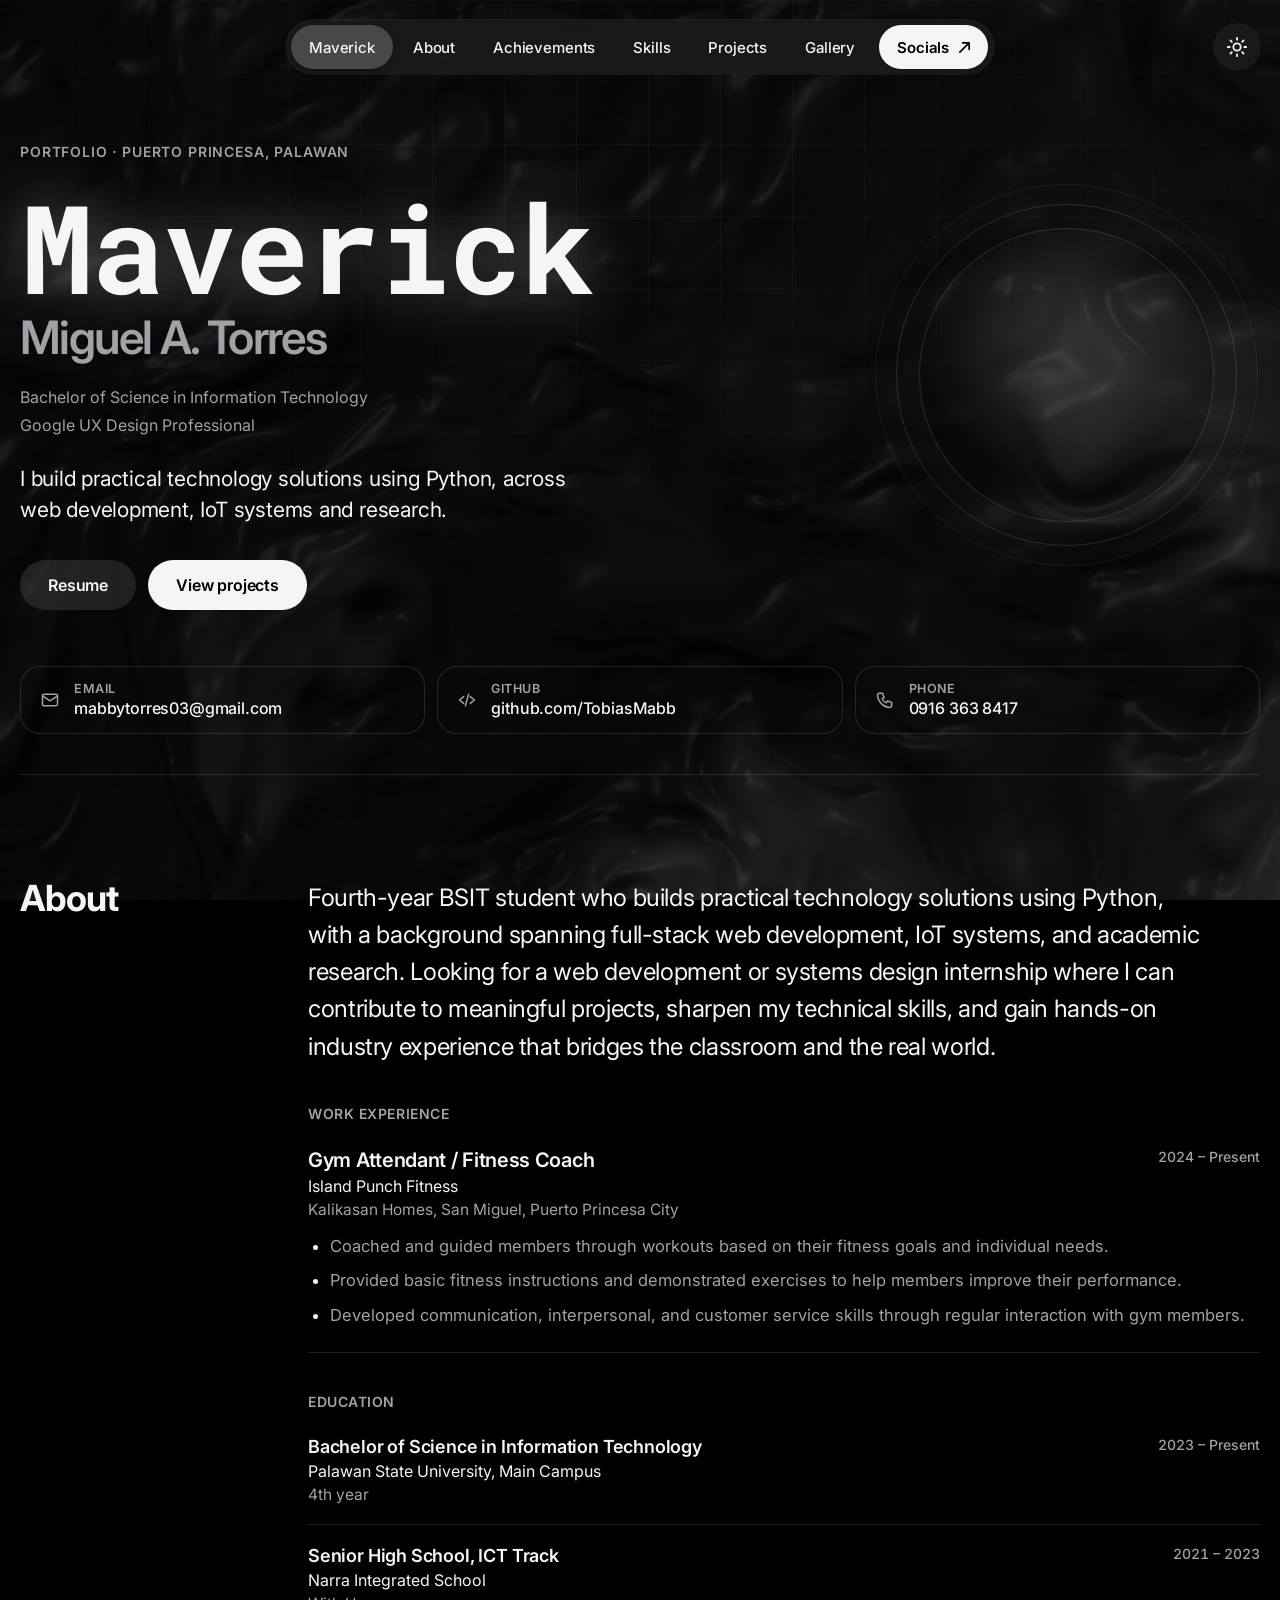
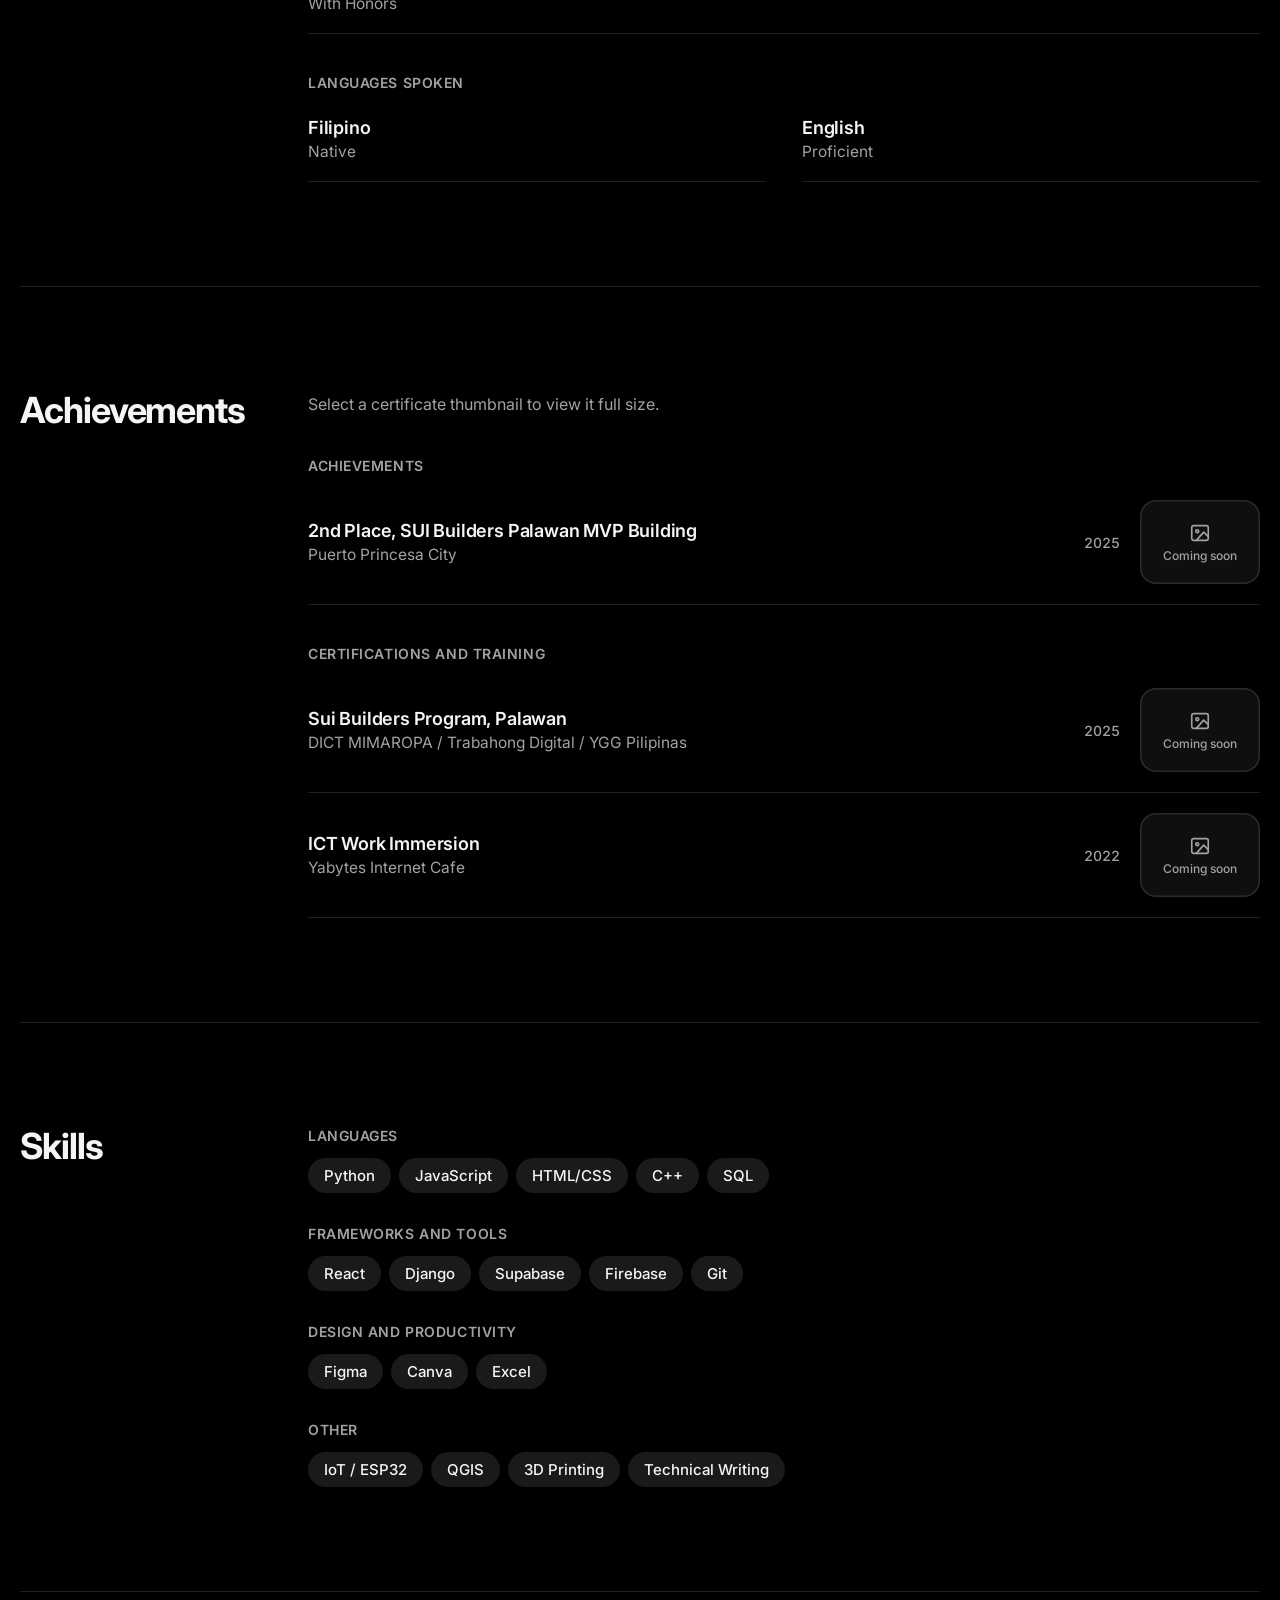
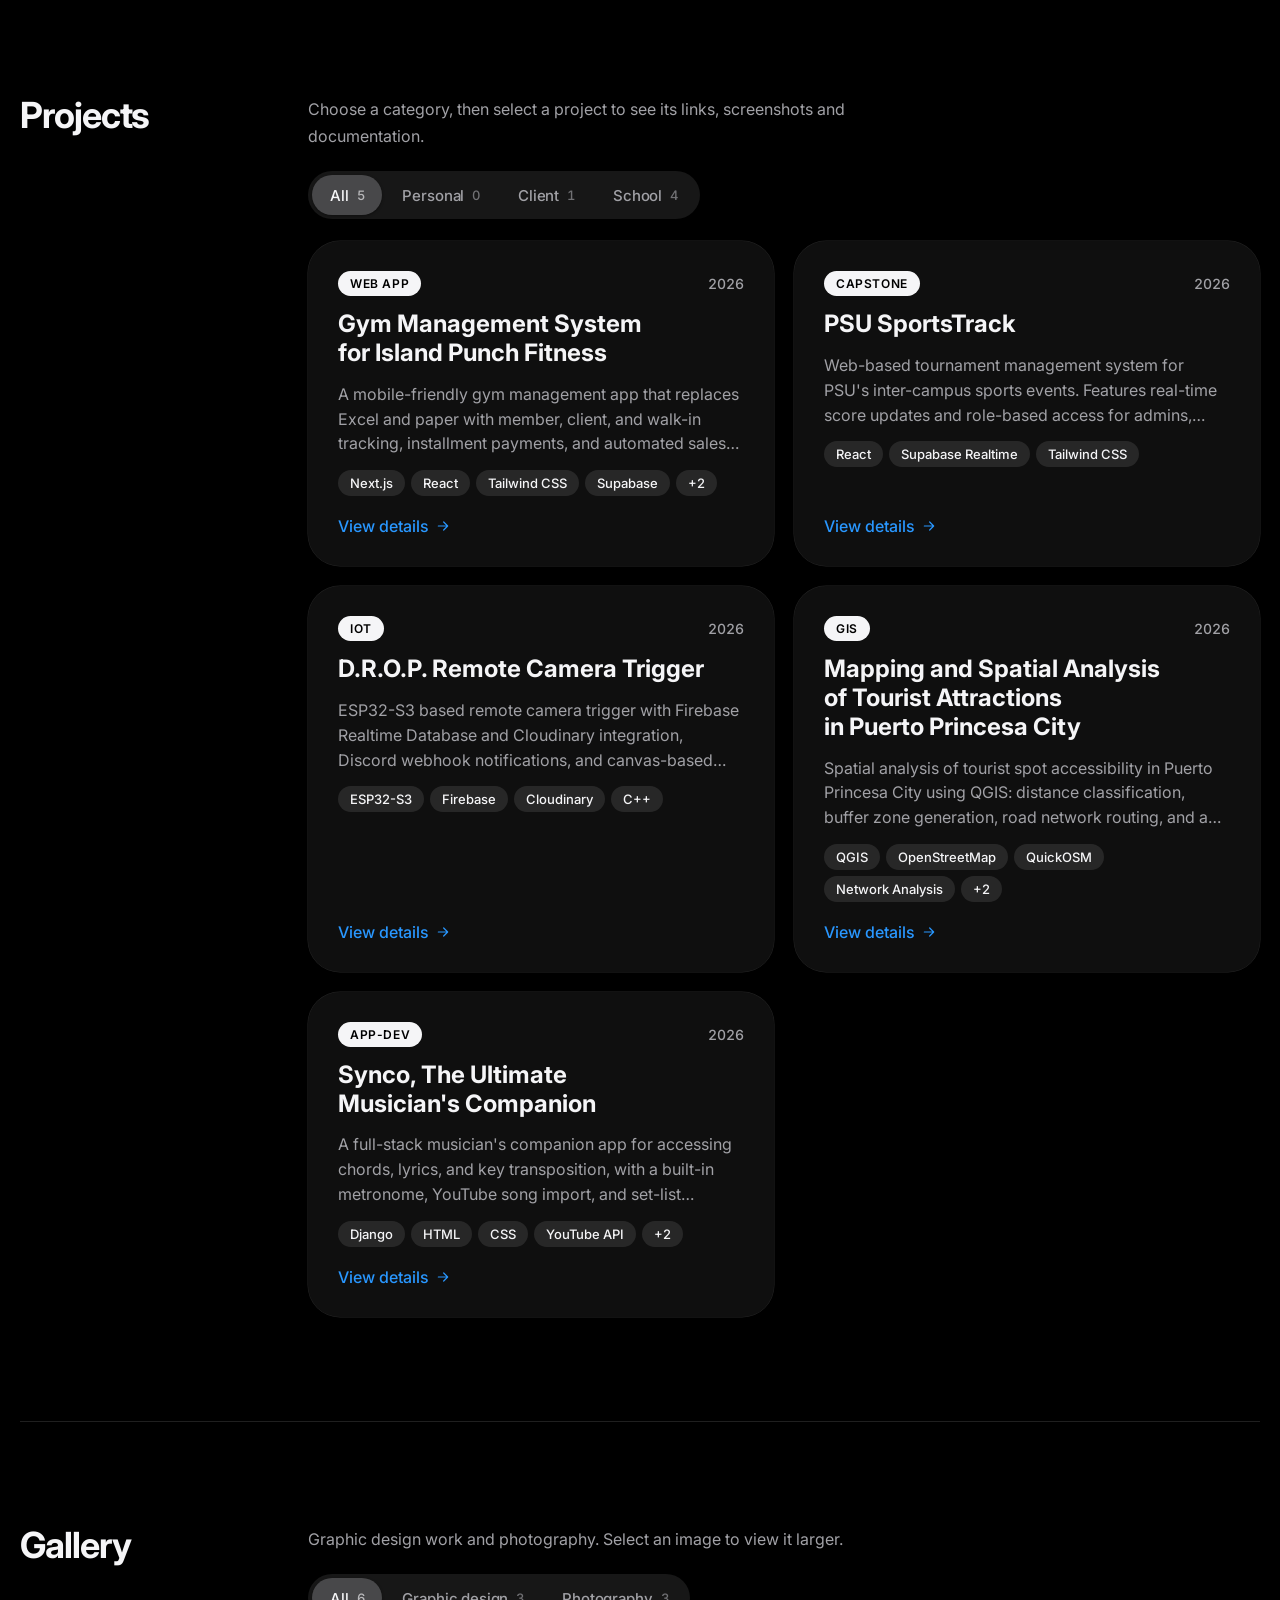
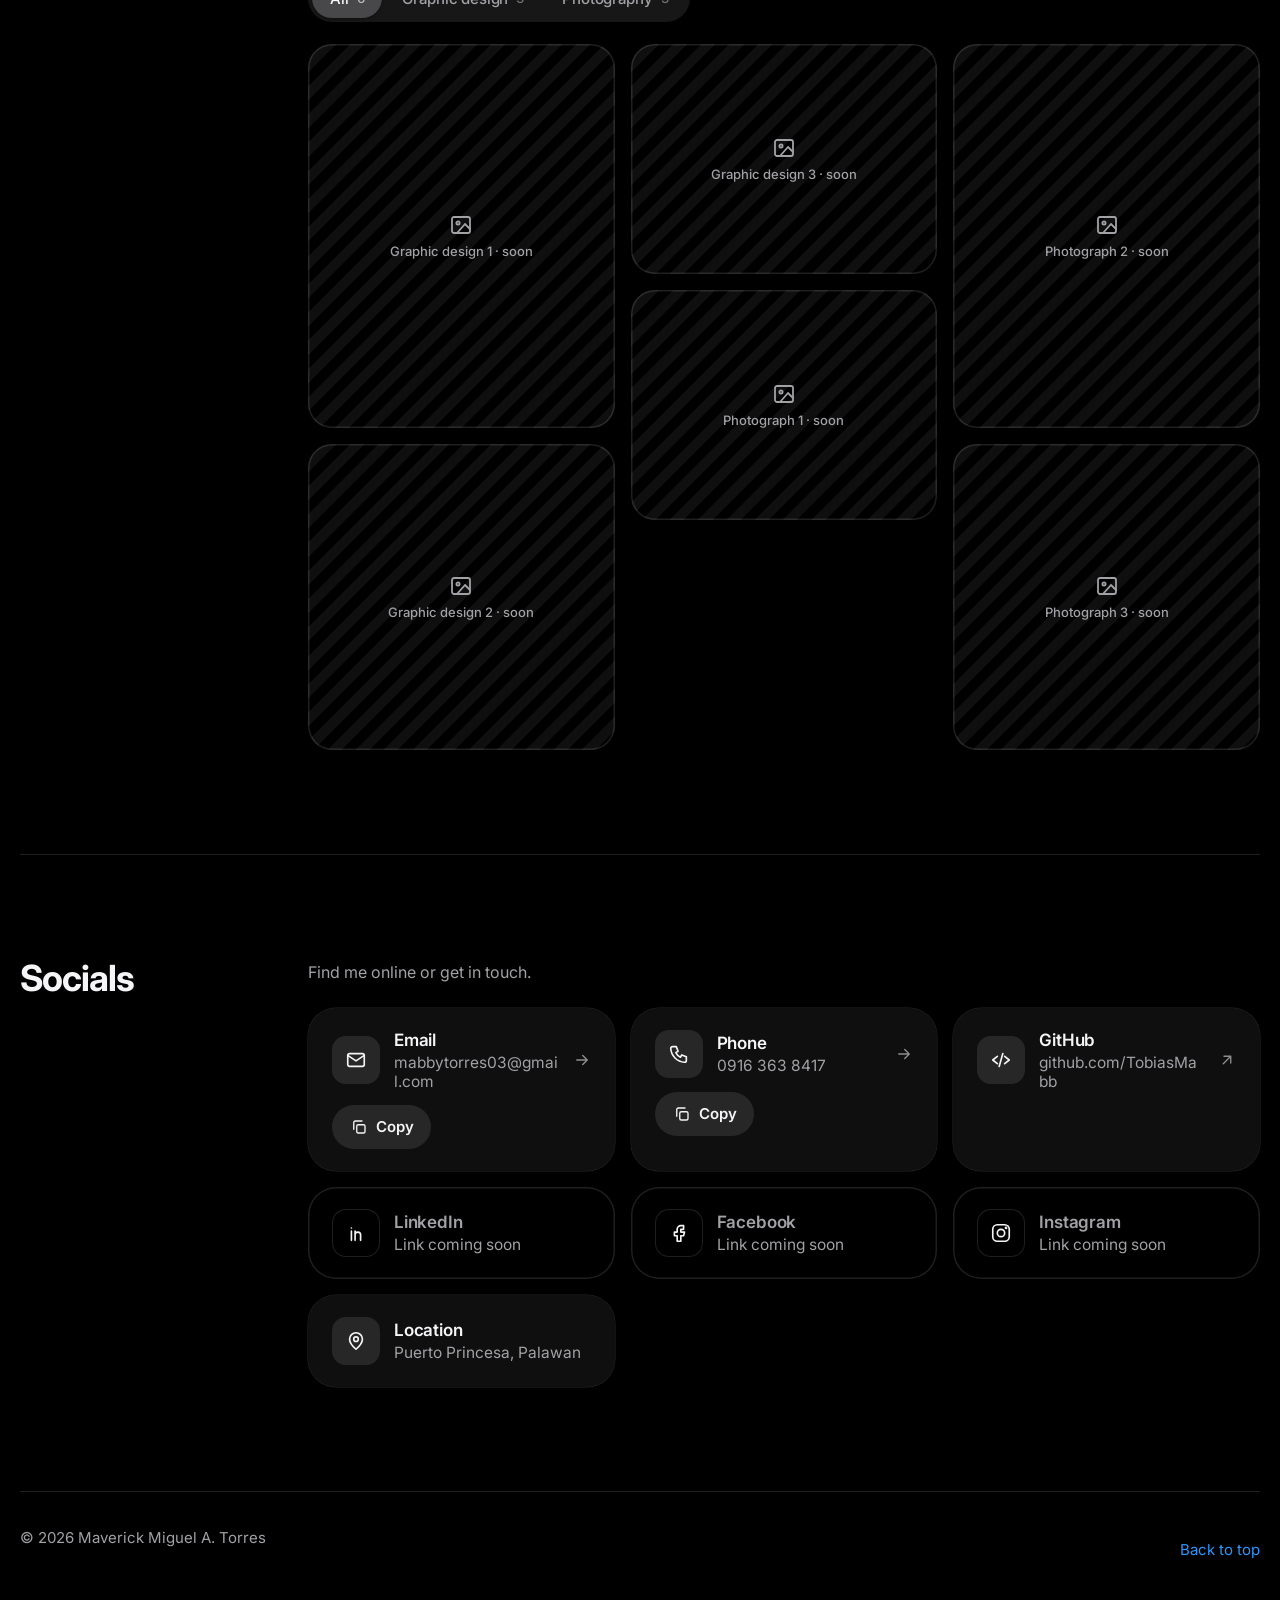
==== index.html @ 759a2eeb "first version" ====
<!doctype html>
<html lang="en">
<head>
  <meta charset="utf-8">
  <meta name="viewport" content="width=device-width, initial-scale=1">
  <title>Maverick Portfolio</title>
  <meta name="description" content="Portfolio of Maverick Miguel A. Torres, BSIT student at Palawan State University: web, IoT and GIS projects, certificates and experience.">
  <meta name="theme-color" id="theme-color" content="#050505">
  <link rel="icon" href="data:image/svg+xml,%3Csvg xmlns='http://www.w3.org/2000/svg' viewBox='0 0 64 64'%3E%3Crect width='64' height='64' rx='14' fill='%23050505'/%3E%3Ctext x='32' y='45' font-family='monospace' font-size='38' font-weight='700' text-anchor='middle' fill='%23ffffff'%3EM%3C/text%3E%3C/svg%3E">
  <link rel="preconnect" href="https://fonts.googleapis.com">
  <link rel="preconnect" href="https://fonts.gstatic.com" crossorigin>
  <link rel="stylesheet" href="https://fonts.googleapis.com/css2?family=Inter:wght@400;500;600&family=Roboto+Mono:wght@400;500;700&display=swap">
  <link rel="stylesheet" href="css/styles.css">
</head>
<body>
<a class="skip" href="#top">Skip to content</a>

<header class="topbar">
  <nav class="nav" aria-label="Main">
    <a href="#top">Maverick</a>
    <a href="#about">About</a>
    <a href="#achievements">Achievements</a>
    <a href="#skills">Skills</a>
    <a href="#projects">Projects</a>
    <a href="#gallery">Gallery</a>
    <a class="chip" href="#socials">Socials
      <svg width="13" height="13" viewBox="0 0 14 14" fill="none" stroke="currentColor" stroke-width="1.8" stroke-linecap="round" stroke-linejoin="round" aria-hidden="true"><path d="M2 12 12 2M5 2h7v7"/></svg>
    </a>
  </nav>
  <button class="toggle" id="theme" type="button" aria-label="Toggle light and dark mode">
    <svg class="moon" viewBox="0 0 24 24" fill="currentColor" aria-hidden="true"><path d="M20.5 14.2A8.5 8.5 0 0 1 9.8 3.5a.6.6 0 0 0-.8-.7A9.5 9.5 0 1 0 21.2 15a.6.6 0 0 0-.7-.8Z"/></svg>
    <svg class="sun" viewBox="0 0 24 24" fill="none" stroke="currentColor" stroke-width="2" stroke-linecap="round" aria-hidden="true"><circle cx="12" cy="12" r="4"/><path d="M12 2v2M12 20v2M4.9 4.9l1.4 1.4M17.7 17.7l1.4 1.4M2 12h2M20 12h2M4.9 19.1l1.4-1.4M17.7 6.3l1.4-1.4"/></svg>
  </button>
</header>

<main id="top" tabindex="-1">
  <div class="hero" id="hero">
    <div class="id">
      <p class="eyebrow">Portfolio &middot; Puerto Princesa, Palawan</p>
      <h1><span class="first">Maverick</span> <span class="rest">Miguel A. Torres</span></h1>
      <ul class="creds">
        <li>Bachelor of Science in Information Technology</li>
        <li>Google UX Design Professional</li>
      </ul>
      <p class="intro">I build practical technology solutions using Python, across web development, IoT systems and research.</p>
      <div class="actions">
        <button class="resume" type="button" id="resume">Resume</button>
        <a class="btn-solid" href="#projects">View projects</a>
      </div>
    </div>

    <!-- PHOTO: when you have a new picture, replace the orb below with:
         <img class="portrait" src="images/portrait.png" alt="Portrait of Maverick Miguel A. Torres"> -->
    <div class="orb" aria-hidden="true"></div>

    <!-- filled by main.js from your Socials (email, GitHub, phone) -->
    <ul class="facts" id="contact-strip" aria-label="Contact"></ul>
  </div>

  <section id="about" aria-labelledby="h-about">
    <h2 id="h-about">About</h2>
    <div class="sec-body">
      <p class="lead">Fourth-year BSIT student who builds practical technology solutions using Python, with a background spanning full-stack web development, IoT systems, and academic research. Looking for a web development or systems design internship where I can contribute to meaningful projects, sharpen my technical skills, and gain hands-on industry experience that bridges the classroom and the real world.</p>

      <h3>Work experience</h3>
      <div class="jobs" id="experience-list"></div>

      <h3>Education</h3>
      <ul class="rows">
        <li>
          <div><strong>Bachelor of Science in Information Technology</strong><span class="org">Palawan State University, Main Campus</span><span class="meta">4th year</span></div>
          <span class="when">2023 – Present</span>
        </li>
        <li>
          <div><strong>Senior High School, ICT Track</strong><span class="org">Narra Integrated School</span><span class="meta">With Honors</span></div>
          <span class="when">2021 – 2023</span>
        </li>
      </ul>

      <h3>Languages spoken</h3>
      <ul class="rows two">
        <li><div><strong>Filipino</strong><span class="meta">Native</span></div></li>
        <li><div><strong>English</strong><span class="meta">Proficient</span></div></li>
      </ul>
    </div>
  </section>

  <section id="achievements" aria-labelledby="h-achievements">
    <h2 id="h-achievements">Achievements</h2>
    <div class="sec-body">
      <p class="hint">Select a certificate thumbnail to view it full size.</p>
      <h3>Achievements</h3>
      <ul class="rows certs" id="achievement-list"></ul>
      <h3>Certifications and training</h3>
      <ul class="rows certs" id="training-list"></ul>
    </div>
  </section>

  <section id="skills" aria-labelledby="h-skills">
    <h2 id="h-skills">Skills</h2>
    <div class="sec-body skills" id="skills-list"></div>
  </section>

  <section id="projects" aria-labelledby="h-projects">
    <h2 id="h-projects">Projects</h2>
    <div class="sec-body">
      <p class="hint">Choose a category, then select a project to see its links, screenshots and documentation.</p>
      <div class="tabs" role="tablist" aria-label="Project categories" id="project-tabs"></div>
      <div id="project-panel" role="tabpanel">
        <ul class="project-grid" id="project-grid"></ul>
      </div>
      <p class="sr-only" id="project-status" role="status"></p>
    </div>
  </section>

  <section id="gallery" aria-labelledby="h-gallery">
    <h2 id="h-gallery">Gallery</h2>
    <div class="sec-body">
      <p class="hint">Graphic design work and photography. Select an image to view it larger.</p>
      <div class="tabs" role="tablist" aria-label="Gallery categories" id="gallery-tabs"></div>
      <div id="gallery-panel" role="tabpanel">
        <ul class="gallery-grid" id="gallery-grid"></ul>
      </div>
      <p class="sr-only" id="gallery-status" role="status"></p>
    </div>
  </section>

  <section id="socials" aria-labelledby="h-socials">
    <h2 id="h-socials">Socials</h2>
    <div class="sec-body">
      <p class="hint">Find me online or get in touch.</p>
      <ul class="socials" id="social-list"></ul>
    </div>
  </section>
</main>

<footer class="foot">
  <p>&copy; <span id="year">2026</span> Maverick Miguel A. Torres</p>
  <a href="#top">Back to top</a>
</footer>

<noscript><p class="noscript">This portfolio needs JavaScript to show its projects, certificates and contact links. Please turn it on in your browser.</p></noscript>

<!-- Project details -->
<dialog id="project-dialog" class="sheet" aria-labelledby="pd-title">
  <div class="sheet-bar">
    <p class="sheet-kicker" id="pd-kicker"></p>
    <div class="sheet-nav">
      <button type="button" class="icon-btn" id="pd-prev" aria-label="Previous project" data-icon="chev-left"></button>
      <button type="button" class="icon-btn" id="pd-next" aria-label="Next project" data-icon="chev-right"></button>
      <button type="button" class="icon-btn" id="pd-close" aria-label="Close project details" data-icon="close" autofocus></button>
    </div>
  </div>
  <div class="sheet-body" id="pd-body"></div>
</dialog>

<!-- Image viewer for certificates and screenshots -->
<dialog id="lightbox" class="lightbox" aria-label="Image viewer">
  <button type="button" class="icon-btn lb-close" id="lb-close" aria-label="Close image viewer" data-icon="close"></button>
  <button type="button" class="icon-btn lb-prev" id="lb-prev" aria-label="Previous image" data-icon="chev-left"></button>
  <button type="button" class="icon-btn lb-next" id="lb-next" aria-label="Next image" data-icon="chev-right"></button>
  <figure class="lb-fig">
    <img id="lb-img" alt="">
    <p class="lb-missing" id="lb-missing" hidden></p>
    <figcaption id="lb-cap"></figcaption>
  </figure>
</dialog>

<div class="toast" id="toast" role="status" aria-live="polite"></div>

<script src="js/data.js"></script>
<script src="js/config.js"></script>
<!-- db.js loads your content from the database, then starts js/main.js -->
<script src="js/db.js"></script>
<!-- flowing black-and-white liquid background; delete this line to turn it off -->
<script src="js/liquid.js"></script>
</body>
</html>
---- css/styles.css ----
/* Apple-inspired look on the black-and-white Figma layout: frosted glass, big soft corners, segmented tabs, pill buttons, system font. Giant mono wordmark and glowing orb stay as the signature. */
:root {
  color-scheme: dark;
  --bg: #000000;
  --panel: #1c1c1e;
  --fg: #f5f5f7;
  --muted: #a1a1a6;
  --line: rgba(255, 255, 255, .12);
  --glass: rgba(255, 255, 255, .06);
  --glass-hi: rgba(255, 255, 255, .11);
  --glow-a: rgba(255, 255, 255, .16);
  --glow-b: rgba(255, 255, 255, .06);
  --grid: rgba(255, 255, 255, .045);
  --solid-bg: #f5f5f7;
  --solid-fg: #000000;
  --pill-bg: rgba(255, 255, 255, .1);
  --pill-shadow: 0 0 0 .5px rgba(255, 255, 255, .14);
  --text-glow: 0 0 60px rgba(255, 255, 255, .35);
  --accent: #2997ff;
  --seg-bg: rgba(255, 255, 255, .09);
  --seg-on: #48484a;
  --nav-bg: rgba(28, 28, 30, .84);
  --shadow-sm: 0 1px 3px rgba(0, 0, 0, .4);
  --shadow-lg: 0 24px 80px rgba(0, 0, 0, .55);
  --ease: cubic-bezier(.2, .8, .2, 1);
  --font-display: "Roboto Mono", ui-monospace, "SF Mono", SFMono-Regular, Menlo, Consolas, monospace;
  --font-ui: -apple-system, BlinkMacSystemFont, "SF Pro Display", "SF Pro Text", "Inter", system-ui, "Segoe UI", Roboto, sans-serif;
}
:root[data-theme="light"] {
  color-scheme: light;
  --bg: #f5f5f7;
  --panel: #ffffff;
  --fg: #1d1d1f;
  --muted: #5f5f64;
  --line: rgba(0, 0, 0, .12);
  --glass: rgba(255, 255, 255, .72);
  --glass-hi: rgba(255, 255, 255, .95);
  --glow-a: rgba(255, 255, 255, 1);
  --glow-b: rgba(0, 0, 0, .05);
  --grid: rgba(0, 0, 0, .05);
  --solid-bg: #1d1d1f;
  --solid-fg: #ffffff;
  --pill-bg: rgba(0, 0, 0, .06);
  --pill-shadow: 0 0 0 .5px rgba(0, 0, 0, .1);
  --text-glow: none;
  --accent: #0066cc;
  --seg-bg: rgba(0, 0, 0, .06);
  --seg-on: #ffffff;
  --nav-bg: rgba(255, 255, 255, .86);
  --shadow-sm: 0 1px 3px rgba(0, 0, 0, .14);
  --shadow-lg: 0 24px 80px rgba(0, 0, 0, .16);
}

* { box-sizing: border-box; }
[hidden] { display: none !important; }
html { scroll-behavior: smooth; scroll-padding-top: 96px; -webkit-text-size-adjust: 100%; } /* the sticky menu never covers what you tab to */
html:has(dialog[open]) { overflow: hidden; }
body {
  margin: 0;
  position: relative;
  min-height: 100vh;
  background: var(--bg);
  color: var(--fg);
  font-family: var(--font-ui);
  -webkit-font-smoothing: antialiased;
  -moz-osx-font-smoothing: grayscale;
  padding-left: max(20px, env(safe-area-inset-left, 0px));
  padding-right: max(20px, env(safe-area-inset-right, 0px));
  overflow-x: hidden;
  transition: background .3s, color .3s;
}
a { color: inherit; text-decoration: none; }
button { font-family: inherit; }
:focus-visible { outline: 3px solid var(--accent); outline-offset: 3px; border-radius: 8px; }
main:focus { outline: none; }
.sr-only { position: absolute; width: 1px; height: 1px; margin: -1px; padding: 0; overflow: hidden; clip: rect(0 0 0 0); white-space: nowrap; border: 0; }
.ico { display: inline-flex; width: 18px; height: 18px; flex-shrink: 0; }
.ico svg { width: 100%; height: 100%; }
.skip {
  position: absolute; left: 16px; top: -64px; z-index: 50;
  background: var(--solid-bg); color: var(--solid-fg);
  padding: 12px 20px; border-radius: 999px; font-weight: 600; font-size: 15px;
  transition: top .2s;
}
.skip:focus { top: 12px; }
.noscript { max-width: 60ch; margin: 40px auto; padding: 20px; border: 1px dashed var(--line); border-radius: 20px; color: var(--muted); }

/* luminous background: soft glows, then a very faint grid that fades out from the top */
body::before {
  content: "";
  position: fixed; inset: 0; z-index: -2; pointer-events: none;
  background:
    radial-gradient(65vw 48vw at 50% -8%, var(--glow-a), transparent 66%),
    radial-gradient(42vw 42vw at 8% 58%, var(--glow-b), transparent 70%),
    radial-gradient(46vw 46vw at 96% 88%, var(--glow-b), transparent 70%);
  animation: breathe 10s ease-in-out infinite alternate;
}
body::after {
  content: "";
  position: fixed; inset: 0; z-index: -1; pointer-events: none;
  background-image:
    linear-gradient(var(--grid) 1px, transparent 1px),
    linear-gradient(90deg, var(--grid) 1px, transparent 1px);
  background-size: 72px 72px;
  -webkit-mask-image: radial-gradient(ellipse 85% 65% at 50% 18%, #000 0%, transparent 78%);
  mask-image: radial-gradient(ellipse 85% 65% at 50% 18%, #000 0%, transparent 78%);
}
@keyframes breathe { from { opacity: .72; } to { opacity: 1; } }

/* top bar: a floating frosted pill, like the macOS dock */
.topbar {
  position: sticky; top: env(safe-area-inset-top, 0px); z-index: 5;
  display: grid; grid-template-columns: 1fr auto 1fr; align-items: center;
  padding-block: 20px 10px;
  max-width: 1360px; margin-inline: auto;
}
.nav {
  grid-column: 2;
  display: flex; align-items: center; gap: 2px;
  background: var(--nav-bg); box-shadow: var(--pill-shadow), var(--shadow-sm);
  -webkit-backdrop-filter: saturate(180%) blur(24px); backdrop-filter: saturate(180%) blur(24px);
  border-radius: 999px; padding: 5px;
  overflow-x: auto; max-width: 100%;
  scrollbar-width: none;
}
.nav::-webkit-scrollbar { display: none; }
.nav a {
  font-size: 15px; font-weight: 500; letter-spacing: -.01em;
  white-space: nowrap;
  display: inline-flex; align-items: center; min-height: 44px; padding: 8px 18px; border-radius: 999px;
  transition: background .25s var(--ease), color .25s;
}
.nav a:hover { background: var(--pill-bg); }
.nav a[aria-current="true"]:not(.chip) { background: var(--seg-on); box-shadow: var(--shadow-sm); }
.nav a.chip {
  background: var(--solid-bg); color: var(--solid-fg);
  font-weight: 600; display: inline-flex; align-items: center; gap: 8px; margin-left: 4px;
}
.nav a.chip:hover { background: var(--solid-bg); opacity: .85; }
.toggle {
  grid-column: 3; justify-self: end;
  width: 46px; height: 46px; border-radius: 50%; border: 0; cursor: pointer;
  background: var(--nav-bg); color: var(--fg); box-shadow: var(--pill-shadow), var(--shadow-sm);
  -webkit-backdrop-filter: saturate(180%) blur(24px); backdrop-filter: saturate(180%) blur(24px);
  display: grid; place-items: center;
  transition: transform .2s var(--ease);
}
.toggle:active { transform: scale(.92); }
.toggle svg { width: 22px; height: 22px; }
.toggle .moon { display: none; }
:root[data-theme="light"] .toggle .moon { display: block; }
:root[data-theme="light"] .toggle .sun { display: none; }

/* hero */
.hero {
  max-width: 1360px; margin-inline: auto;
  min-height: 640px; padding-block: 56px 40px;
  display: grid; grid-template-columns: minmax(0, 1.35fr) minmax(0, .65fr);
  grid-template-areas: "id orb" "facts facts";
  align-items: center; column-gap: 48px; row-gap: 56px;
}
.id { grid-area: id; min-width: 0; }
.eyebrow { margin: 0 0 22px; max-width: none; font-size: 14px; font-weight: 600; letter-spacing: .06em; text-transform: uppercase; color: var(--muted); }
.id h1 { margin: 0 0 22px; display: flex; flex-direction: column; gap: .12em; }
.id h1 .first {
  font-family: var(--font-display); font-weight: 700; letter-spacing: -.02em; line-height: 1;
  font-size: clamp(56px, 9.6vw, 140px); text-shadow: var(--text-glow);
}
.id h1 .rest { font-size: clamp(26px, 3.6vw, 52px); font-weight: 600; letter-spacing: -.035em; line-height: 1.1; color: var(--muted); }
.id .creds { margin: 0; padding: 0; list-style: none; font-size: 16px; line-height: 1.7; color: var(--muted); }
.id .intro { margin: 24px 0 0; max-width: 44ch; font-size: 21px; line-height: 1.5; letter-spacing: -.01em; color: var(--fg); }
.actions { margin-top: 34px; display: flex; flex-wrap: wrap; gap: 12px; }

/* buttons: pill shaped, sentence case, they press down a little when tapped */
.resume, .btn-solid {
  display: inline-flex; align-items: center; justify-content: center;
  min-height: 50px; padding: 0 28px; border: 0; cursor: pointer;
  border-radius: 999px; font-size: 16px; font-weight: 600; letter-spacing: -.01em;
  transition: transform .25s var(--ease), background .25s, box-shadow .25s, opacity .2s;
}
.resume { background: var(--pill-bg); color: var(--fg); -webkit-backdrop-filter: blur(20px); backdrop-filter: blur(20px); }
.btn-solid { background: var(--solid-bg); color: var(--solid-fg); }
.resume:hover { background: var(--glass-hi); }
.btn-solid:hover { opacity: .88; }
.resume:active, .btn-solid:active { transform: scale(.97); }

/* glowing orb: stands in for the portrait until a new photo is added */
.orb {
  grid-area: orb; position: relative; justify-self: center;
  width: min(76%, 330px); aspect-ratio: 1; border-radius: 50%;
  background: radial-gradient(circle at 50% 38%, var(--glow-a), transparent 64%);
  box-shadow: 0 0 140px var(--glow-b), inset 0 0 0 1px var(--line);
}
.orb::before, .orb::after { content: ""; position: absolute; border-radius: 50%; border: 1px solid var(--line); }
.orb::before { inset: -8%; }
.orb::after { inset: -15%; opacity: .5; }
.portrait { grid-area: orb; width: 100%; max-width: 440px; height: auto; justify-self: center; align-self: end; border-radius: 32px; }

/* primary contacts under the hero: three quiet outlined tiles */
.facts {
  grid-area: facts; list-style: none; margin: 0; padding: 0;
  display: grid; grid-template-columns: repeat(3, minmax(0, 1fr)); gap: 12px;
}
.contact {
  display: flex; align-items: center; gap: 14px; min-height: 68px; padding: 14px 20px;
  border-radius: 20px; box-shadow: inset 0 0 0 1px var(--line);
  transition: background .25s, box-shadow .25s, transform .25s var(--ease);
}
.contact:hover { background: var(--glass); box-shadow: inset 0 0 0 1px color-mix(in srgb, var(--fg) 30%, transparent); }
.contact:active { transform: scale(.985); }
.contact .ico { width: 20px; height: 20px; color: var(--muted); }
.c-text { display: flex; flex-direction: column; gap: 2px; min-width: 0; }
.c-label { font-size: 12.5px; font-weight: 600; letter-spacing: .04em; text-transform: uppercase; color: var(--muted); }
.c-value { font-size: 16px; font-weight: 500; letter-spacing: -.01em; overflow-wrap: anywhere; }
@media (max-width: 1100px) { .facts { grid-template-columns: 1fr; } }

/* content sections */
main section {
  max-width: 1360px; margin-inline: auto; padding-block: 104px;
  border-top: 1px solid var(--line); scroll-margin-top: 90px;
  display: grid; grid-template-columns: 240px minmax(0, 1fr); column-gap: 48px;
}
main h2 { margin: 0; position: sticky; top: 110px; align-self: start; font-size: clamp(28px, 3vw, 36px); font-weight: 700; letter-spacing: -.03em; line-height: 1.1; text-wrap: balance; }
main p { margin: 0; max-width: 62ch; line-height: 1.65; color: var(--muted); font-size: 17px; }
.sec-body { min-width: 0; display: flex; flex-direction: column; gap: 22px; }
.sec-body h3 { margin: 18px 0 0; font-size: 14px; font-weight: 600; letter-spacing: .04em; text-transform: uppercase; color: var(--muted); }
.sec-body > .hint { font-size: 16px; }
.lead { max-width: 60ch; font-size: clamp(20px, 2vw, 24px); line-height: 1.55; letter-spacing: -.015em; color: var(--fg); }
.rows { list-style: none; margin: 0; padding: 0; display: flex; flex-direction: column; }
.rows li { display: flex; justify-content: space-between; gap: 20px; padding-block: 20px; border-bottom: 1px solid var(--line); }
.rows li:first-child { padding-top: 4px; }
.rows li > div { min-width: 0; display: flex; flex-direction: column; gap: 4px; }
.rows strong { font-weight: 600; font-size: 18px; letter-spacing: -.01em; }
.org { font-size: 16px; color: var(--fg); }
.meta { font-size: 15.5px; color: var(--muted); overflow-wrap: anywhere; }
.when { font-size: 14px; font-weight: 500; color: var(--muted); white-space: nowrap; font-variant-numeric: tabular-nums; }
.rows.two { flex-direction: row; gap: 36px; }
.rows.two li { flex: 1; padding-top: 4px; }

/* work experience */
.jobs { display: flex; flex-direction: column; }
.job { display: flex; flex-direction: column; gap: 14px; padding-block: 24px; border-bottom: 1px solid var(--line); }
.job:first-child { padding-top: 4px; }
.job-head { display: flex; justify-content: space-between; gap: 20px; }
.job-head > div { display: flex; flex-direction: column; gap: 4px; min-width: 0; }
.job-head strong { font-size: 20px; font-weight: 600; letter-spacing: -.015em; }
.bullets { margin: 0; padding-left: 22px; display: flex; flex-direction: column; gap: 8px; color: var(--muted); font-size: 16.5px; line-height: 1.6; }
.bullets li::marker { color: var(--fg); }

/* certificates */
.certs li { align-items: center; }
.certs .row-main { flex: 1; }
.certs .row-side { flex-direction: row; align-items: center; gap: 20px; flex-shrink: 0; }
.thumb {
  position: relative; width: 120px; height: 84px; padding: 0; flex-shrink: 0;
  border: 0; border-radius: 16px; overflow: hidden;
  background: var(--glass); box-shadow: var(--pill-shadow); color: var(--muted); font: inherit; cursor: zoom-in;
  display: grid; place-items: center;
  transition: transform .3s var(--ease), box-shadow .3s;
}
.thumb img { width: 100%; height: 100%; object-fit: cover; display: block; }
.thumb:hover { transform: scale(1.04); box-shadow: var(--pill-shadow), var(--shadow-lg); }
.thumb-count { position: absolute; right: 6px; bottom: 6px; padding: 2px 9px; border-radius: 999px; background: var(--solid-bg); color: var(--solid-fg); font-size: 12px; font-weight: 600; }
.thumb.is-pending, .thumb.is-broken {
  cursor: default; box-shadow: inset 0 0 0 1.5px var(--line); align-content: center; gap: 4px;
  font-size: 12px; font-weight: 500; text-align: center;
}
.thumb.is-pending:hover, .thumb.is-broken:hover { transform: none; }
.thumb .ico { width: 22px; height: 22px; }

/* tags and chips */
.tag { font-size: 12px; font-weight: 600; letter-spacing: .05em; text-transform: uppercase; padding: 5px 12px; border-radius: 999px; background: var(--solid-bg); color: var(--solid-fg); white-space: nowrap; }
.tag.ghost { background: transparent; color: var(--muted); box-shadow: inset 0 0 0 1px var(--line); }
.chips { list-style: none; margin: 0; padding: 0; display: flex; flex-wrap: wrap; gap: 8px; }
.chips li { font-size: 15px; font-weight: 500; padding: 8px 16px; border-radius: 999px; background: var(--pill-bg); }
.chips.sm { gap: 6px; }
.chips.sm li { font-size: 13px; padding: 5px 12px; }
.skills { gap: 32px; }
.skills .group { display: flex; flex-direction: column; gap: 14px; }
.skills .group h3 { margin: 0; }

/* ===== END OF FIRST HALF. The second half starts with "category tabs". ===== */

/* category tabs: a segmented control, like iOS */
.tabs { display: flex; flex-wrap: nowrap; gap: 2px; align-self: flex-start; max-width: 100%; padding: 4px; border-radius: 999px; background: var(--seg-bg); overflow-x: auto; scrollbar-width: none; }
.tabs::-webkit-scrollbar { display: none; }
.tab {
  display: inline-flex; align-items: center; gap: 8px; flex-shrink: 0;
  min-height: 40px; padding: 0 18px; border: 0; border-radius: 999px; cursor: pointer;
  background: transparent; color: var(--muted); box-shadow: none;
  font-size: 15px; font-weight: 500; letter-spacing: -.01em; white-space: nowrap;
  transition: background .25s var(--ease), color .25s, box-shadow .25s;
}
.tab:hover { color: var(--fg); }
.tab[aria-selected="true"] { background: var(--seg-on); color: var(--fg); box-shadow: var(--shadow-sm); }
.tab .count { font-size: 13px; font-weight: 500; opacity: .65; font-variant-numeric: tabular-nums; }

/* project cards */
.project-grid { list-style: none; margin: 0; padding: 0; display: grid; grid-template-columns: repeat(2, minmax(0, 1fr)); gap: 20px; }
.project-grid > li { display: flex; min-width: 0; }
.card {
  position: relative; display: flex; flex-direction: column; gap: 14px; width: 100%; padding: 30px;
  border-radius: 32px; background: var(--glass); box-shadow: var(--pill-shadow);
  -webkit-backdrop-filter: saturate(180%) blur(24px); backdrop-filter: saturate(180%) blur(24px);
  transition: transform .4s var(--ease), box-shadow .4s, background .3s;
}
.card:hover { transform: translateY(-4px); box-shadow: var(--pill-shadow), var(--shadow-lg); background: var(--glass-hi); }
.card:active { transform: scale(.985); }
.card-top { display: flex; align-items: center; justify-content: space-between; gap: 12px; }
.sec-body .card-title { margin: 0; font-size: 24px; font-weight: 700; letter-spacing: -.025em; text-transform: none; line-height: 1.2; color: var(--fg); text-wrap: balance; }
.card-open { appearance: none; background: none; border: 0; padding: 0; margin: 0; font: inherit; color: inherit; text-align: left; cursor: pointer; }
.card-open::after { content: ""; position: absolute; inset: 0; border-radius: 32px; }
.card-open:focus-visible { outline: none; }
.card-open:focus-visible::after { outline: 3px solid var(--accent); outline-offset: 3px; }
.card-sum { display: -webkit-box; -webkit-line-clamp: 3; -webkit-box-orient: vertical; overflow: hidden; font-size: 16px; line-height: 1.55; }
.card-cta { margin-top: auto; padding-top: 6px; display: inline-flex; align-items: center; gap: 6px; font-size: 16px; font-weight: 500; color: var(--accent); }
.card-cta .ico { width: 16px; height: 16px; transition: transform .3s var(--ease); }
.card:hover .card-cta .ico { transform: translateX(4px); }
.empty {
  grid-column: 1 / -1; display: flex; flex-direction: column; align-items: center; justify-content: center; text-align: center; gap: 10px;
  padding: 56px 24px; border-radius: 32px; background: var(--glass); box-shadow: inset 0 0 0 1.5px var(--line); color: var(--muted);
}
.empty strong { color: var(--fg); font-size: 18px; }
.empty .ico { width: 30px; height: 30px; }

/* dialogs */
dialog { color: var(--fg); }
dialog::backdrop { background: rgba(0, 0, 0, .5); -webkit-backdrop-filter: blur(20px); backdrop-filter: blur(20px); }
.sheet {
  width: min(920px, calc(100vw - 24px)); max-width: none;
  max-height: min(90vh, 920px); max-height: min(90dvh, 920px);
  padding: 0; border: 0; border-radius: 34px; background: var(--panel); overflow: hidden;
  box-shadow: 0 0 0 .5px var(--line), var(--shadow-lg);
}
.sheet[open] { display: flex; flex-direction: column; animation: pop .35s var(--ease); }
@keyframes pop { from { opacity: 0; transform: translateY(16px) scale(.97); } to { opacity: 1; transform: none; } }
.sheet-bar { display: flex; align-items: center; justify-content: space-between; gap: 12px; padding: 14px 16px 12px 32px; border-bottom: 1px solid var(--line); flex-shrink: 0; }
.sheet-kicker { margin: 0; font-size: 14px; font-weight: 600; letter-spacing: .04em; text-transform: uppercase; color: var(--muted); }
.sheet-nav { display: flex; gap: 8px; }
.sheet-body { overflow-y: auto; overscroll-behavior: contain; padding: 30px 32px 38px; display: flex; flex-direction: column; gap: 22px; }
.icon-btn {
  width: 44px; height: 44px; border-radius: 50%; border: 0; cursor: pointer; padding: 0;
  display: grid; place-items: center; background: var(--pill-bg); color: var(--fg);
  transition: background .2s, transform .2s var(--ease);
}
.icon-btn:hover { background: var(--glass-hi); }
.icon-btn:active { transform: scale(.92); }
.icon-btn .ico { width: 20px; height: 20px; }

.pd-title { margin: 0; font-size: clamp(28px, 4vw, 42px); line-height: 1.1; font-weight: 700; letter-spacing: -.03em; text-wrap: balance; }
.pd-meta { display: flex; align-items: center; gap: 14px; }
.pd-sum { margin: 0; font-size: 18px; line-height: 1.65; color: var(--muted); max-width: 66ch; }
.pd-empty { margin: 0; color: var(--muted); font-size: 15px; }
.pd-sec { display: flex; flex-direction: column; gap: 14px; padding-top: 24px; border-top: 1px solid var(--line); }
.pd-sec h3 { margin: 0; font-size: 14px; font-weight: 600; letter-spacing: .04em; text-transform: uppercase; color: var(--muted); }
.btn-row { display: flex; flex-wrap: wrap; gap: 10px; }
.btn {
  display: inline-flex; align-items: center; gap: 8px; min-height: 46px; padding: 0 22px;
  border: 0; border-radius: 999px; font-size: 16px; font-weight: 600; letter-spacing: -.01em; cursor: pointer;
  background: var(--pill-bg); color: var(--fg);
  transition: transform .25s var(--ease), opacity .2s, background .2s;
}
.btn.solid { background: var(--solid-bg); color: var(--solid-fg); }
a.btn:hover { opacity: .88; }
a.btn:active { transform: scale(.97); }
.btn.is-pending { background: transparent; box-shadow: inset 0 0 0 1.5px var(--line); color: var(--muted); cursor: not-allowed; font-weight: 500; }
.btn.is-pending em { font-style: normal; font-size: 13px; }
.gallery { display: grid; grid-template-columns: repeat(auto-fill, minmax(190px, 1fr)); gap: 12px; }
.shot {
  position: relative; aspect-ratio: 16 / 10; padding: 0; display: block;
  border: 0; border-radius: 20px; overflow: hidden; background: var(--glass); box-shadow: var(--pill-shadow); cursor: zoom-in;
}
.shot img { width: 100%; height: 100%; object-fit: cover; display: block; transition: transform .5s var(--ease); }
.shot:hover img { transform: scale(1.05); }
.shot.is-pending {
  cursor: default; box-shadow: inset 0 0 0 1.5px var(--line); display: grid; place-content: center; justify-items: center; gap: 6px;
  color: var(--muted); font-size: 13px; font-weight: 500; text-align: center;
  background: repeating-linear-gradient(135deg, transparent 0 10px, var(--glass) 10px 20px);
}
.shot .ico { width: 24px; height: 24px; }
.docs { list-style: none; margin: 0; padding: 0; display: flex; flex-direction: column; gap: 10px; }
.doc { display: flex; align-items: center; gap: 14px; min-height: 60px; padding: 14px 20px; border-radius: 20px; background: var(--glass); box-shadow: var(--pill-shadow); transition: background .2s; }
a.doc:hover { background: var(--glass-hi); }
.doc.is-pending { background: transparent; box-shadow: inset 0 0 0 1.5px var(--line); color: var(--muted); cursor: not-allowed; }
.doc-name { flex: 1; min-width: 0; font-weight: 500; overflow-wrap: anywhere; }
.doc .soon { font-style: normal; font-size: 13px; }

/* image viewer */
.lightbox {
  width: 100vw; height: 100vh; height: 100dvh; max-width: none; max-height: none;
  margin: 0; padding: 0; border: 0; background: rgba(0, 0, 0, .92); color: #f5f5f7;
}
.lightbox[open] { display: grid; place-items: center; }
.lb-fig { margin: 0; display: flex; flex-direction: column; align-items: center; gap: 16px; max-width: 94vw; }
.lb-fig img { max-width: 92vw; max-height: 78vh; max-height: 78dvh; object-fit: contain; border-radius: 16px; background: #111; }
.lb-fig figcaption { font-size: 15px; line-height: 1.5; color: #d2d2d7; text-align: center; max-width: 70ch; }
.lb-missing { max-width: 46ch; padding: 32px; border: 1.5px dashed rgba(255, 255, 255, .3); border-radius: 24px; color: #d2d2d7; text-align: center; overflow-wrap: anywhere; }
.lightbox .icon-btn { position: absolute; background: rgba(255, 255, 255, .14); color: #fff; -webkit-backdrop-filter: blur(20px); backdrop-filter: blur(20px); }
.lightbox .icon-btn:hover { background: rgba(255, 255, 255, .26); }
.lb-close { top: max(16px, env(safe-area-inset-top, 0px)); right: 16px; }
.lb-prev { left: 16px; top: 50%; transform: translateY(-50%); }
.lb-next { right: 16px; top: 50%; transform: translateY(-50%); }
.lightbox .lb-prev:active, .lightbox .lb-next:active { transform: translateY(-50%) scale(.92); }

/* gallery: columns keep each piece at its own shape, so posters and photos are not cropped */
.gallery-grid { list-style: none; margin: 0; padding: 0; columns: 3 220px; column-gap: 16px; }
.gallery-grid > li { break-inside: avoid; margin-bottom: 16px; }
.gallery-grid.is-empty { columns: 1; }
.g-item {
  position: relative; display: block; width: 100%; padding: 0; overflow: hidden;
  border: 0; border-radius: 24px; background: var(--glass); box-shadow: var(--pill-shadow); cursor: zoom-in;
  color: inherit; font: inherit; text-align: left;
  transition: transform .4s var(--ease), box-shadow .4s;
}
.g-item img { display: block; width: 100%; height: auto; transition: transform .6s var(--ease); }
.g-item:hover { transform: translateY(-3px); box-shadow: var(--pill-shadow), var(--shadow-lg); }
.g-item:hover img { transform: scale(1.03); }
.g-cap {
  position: absolute; inset: auto 0 0 0; display: flex; flex-direction: column; gap: 3px; padding: 40px 18px 16px;
  background: linear-gradient(transparent, rgba(0, 0, 0, .72)); color: #fff; font-size: 14px;
  opacity: 0; transform: translateY(6px); transition: opacity .3s, transform .3s var(--ease);
}
.g-cap strong { font-size: 16px; font-weight: 600; }
.g-item:hover .g-cap, .g-item:focus-visible .g-cap { opacity: 1; transform: none; }
@media (hover: none) { .g-cap { opacity: 1; transform: none; } }
.g-item.is-pending {
  cursor: default; box-shadow: inset 0 0 0 1.5px var(--line); display: grid; place-content: center; justify-items: center; gap: 6px; min-height: 140px;
  color: var(--muted); font-size: 13px; font-weight: 500; text-align: center;
  background: repeating-linear-gradient(135deg, transparent 0 10px, var(--glass) 10px 20px);
}
.g-item.is-pending:hover { transform: none; box-shadow: inset 0 0 0 1.5px var(--line); }
.g-item .ico { width: 24px; height: 24px; }

/* socials */
.socials { list-style: none; margin: 0; padding: 0; display: grid; grid-template-columns: repeat(auto-fill, minmax(270px, 1fr)); gap: 16px; }
.social {
  display: flex; flex-direction: column; gap: 14px; padding: 22px 24px;
  border-radius: 28px; background: var(--glass); box-shadow: var(--pill-shadow);
  -webkit-backdrop-filter: saturate(180%) blur(24px); backdrop-filter: saturate(180%) blur(24px);
  transition: transform .4s var(--ease), box-shadow .4s, background .3s;
}
.social:not(.is-pending-card):hover { transform: translateY(-3px); box-shadow: var(--pill-shadow), var(--shadow-lg); background: var(--glass-hi); }
.soc-main { display: flex; align-items: center; gap: 14px; min-width: 0; border-radius: 16px; }
.soc-ico { width: 48px; height: 48px; border-radius: 14px; flex-shrink: 0; display: grid; place-items: center; background: var(--pill-bg); }
.soc-ico .ico { width: 22px; height: 22px; }
.soc-text { display: flex; flex-direction: column; gap: 3px; min-width: 0; flex: 1; }
.soc-text strong { font-size: 17px; font-weight: 600; letter-spacing: -.01em; }
a.soc-main > .ico { margin-left: auto; opacity: .55; }
.is-pending-card { background: transparent; box-shadow: inset 0 0 0 1.5px var(--line); }
.is-pending-card .soc-ico { background: transparent; box-shadow: inset 0 0 0 1px var(--line); }
.is-pending-card .soc-text strong { color: var(--muted); }
.copy {
  align-self: flex-start; display: inline-flex; align-items: center; gap: 8px; min-height: 44px; padding: 0 18px;
  border: 0; border-radius: 999px; cursor: pointer; background: var(--pill-bg); color: var(--fg);
  font-size: 15px; font-weight: 600; letter-spacing: -.01em;
  transition: background .2s, transform .2s var(--ease);
}
.copy:hover { background: var(--glass-hi); }
.copy:active { transform: scale(.96); }

/* toast and footer */
.toast {
  position: fixed; left: 50%; bottom: max(24px, env(safe-area-inset-bottom, 0px)); z-index: 60;
  transform: translate(-50%, 20px); opacity: 0; pointer-events: none;
  padding: 14px 24px; border-radius: 999px; background: var(--solid-bg); color: var(--solid-fg);
  font-size: 15px; font-weight: 600; box-shadow: var(--shadow-lg);
  transition: opacity .3s, transform .4s var(--ease);
}
.toast.show { opacity: 1; transform: translate(-50%, 0); }
.foot {
  max-width: 1360px; margin-inline: auto; padding-block: 36px 56px; border-top: 1px solid var(--line);
  display: flex; justify-content: space-between; flex-wrap: wrap; gap: 16px; font-size: 15px; color: var(--muted);
}
.foot p { margin: 0; }
.foot a { display: inline-flex; align-items: center; min-height: 44px; color: var(--accent); }

/* taps respond at once, with no double-tap-zoom delay */
a, button, summary, [role="tab"], label.switch { touch-action: manipulation; }

/* Windows high-contrast mode: keep focus and buttons visible */
@media (forced-colors: active) {
  :focus-visible { outline: 2px solid Highlight; }
  .nav, .tab, .btn-solid, .resume, .copy, .btn { border: 1px solid ButtonText; }
}

@media (max-width: 1000px) {
  .project-grid { grid-template-columns: 1fr; }
}
@media (max-width: 900px) {
  .hero { grid-template-columns: 1fr; grid-template-areas: "id" "orb" "facts"; min-height: 0; padding-block: 36px 24px; row-gap: 40px; }
  .orb { width: min(70%, 300px); }
  .portrait { max-width: 320px; }
  .facts { grid-template-columns: 1fr; }
  main section { grid-template-columns: 1fr; row-gap: 24px; padding-block: 72px; }
  main h2 { position: static; }
  .rows.two { flex-direction: column; gap: 0; }
}
@media (max-width: 640px) {
  .topbar { grid-template-columns: 1fr auto; row-gap: 12px; padding-block: 16px 8px; }
  .nav { grid-column: 1 / -1; grid-row: 2; justify-self: stretch; }
  .toggle { grid-column: 2; grid-row: 1; }
  .topbar::before { content: ""; grid-column: 1; grid-row: 1; }
  .actions > * { flex: 1 1 100%; }
  .card { padding: 24px; border-radius: 28px; }
  .card-open::after { border-radius: 28px; }
  .job-head { flex-direction: column; gap: 6px; }
  .certs li { flex-direction: column; align-items: flex-start; }
  .certs .row-side { width: 100%; justify-content: space-between; }
  .sheet { width: 100vw; height: 100vh; height: 100dvh; max-height: none; border-radius: 0; }
  .sheet-bar { padding-left: 20px; }
  .sheet-body { padding: 22px 20px 32px; }
}
@media (prefers-reduced-motion: reduce) {
  html { scroll-behavior: auto; }
  * { transition: none !important; animation: none !important; }
}
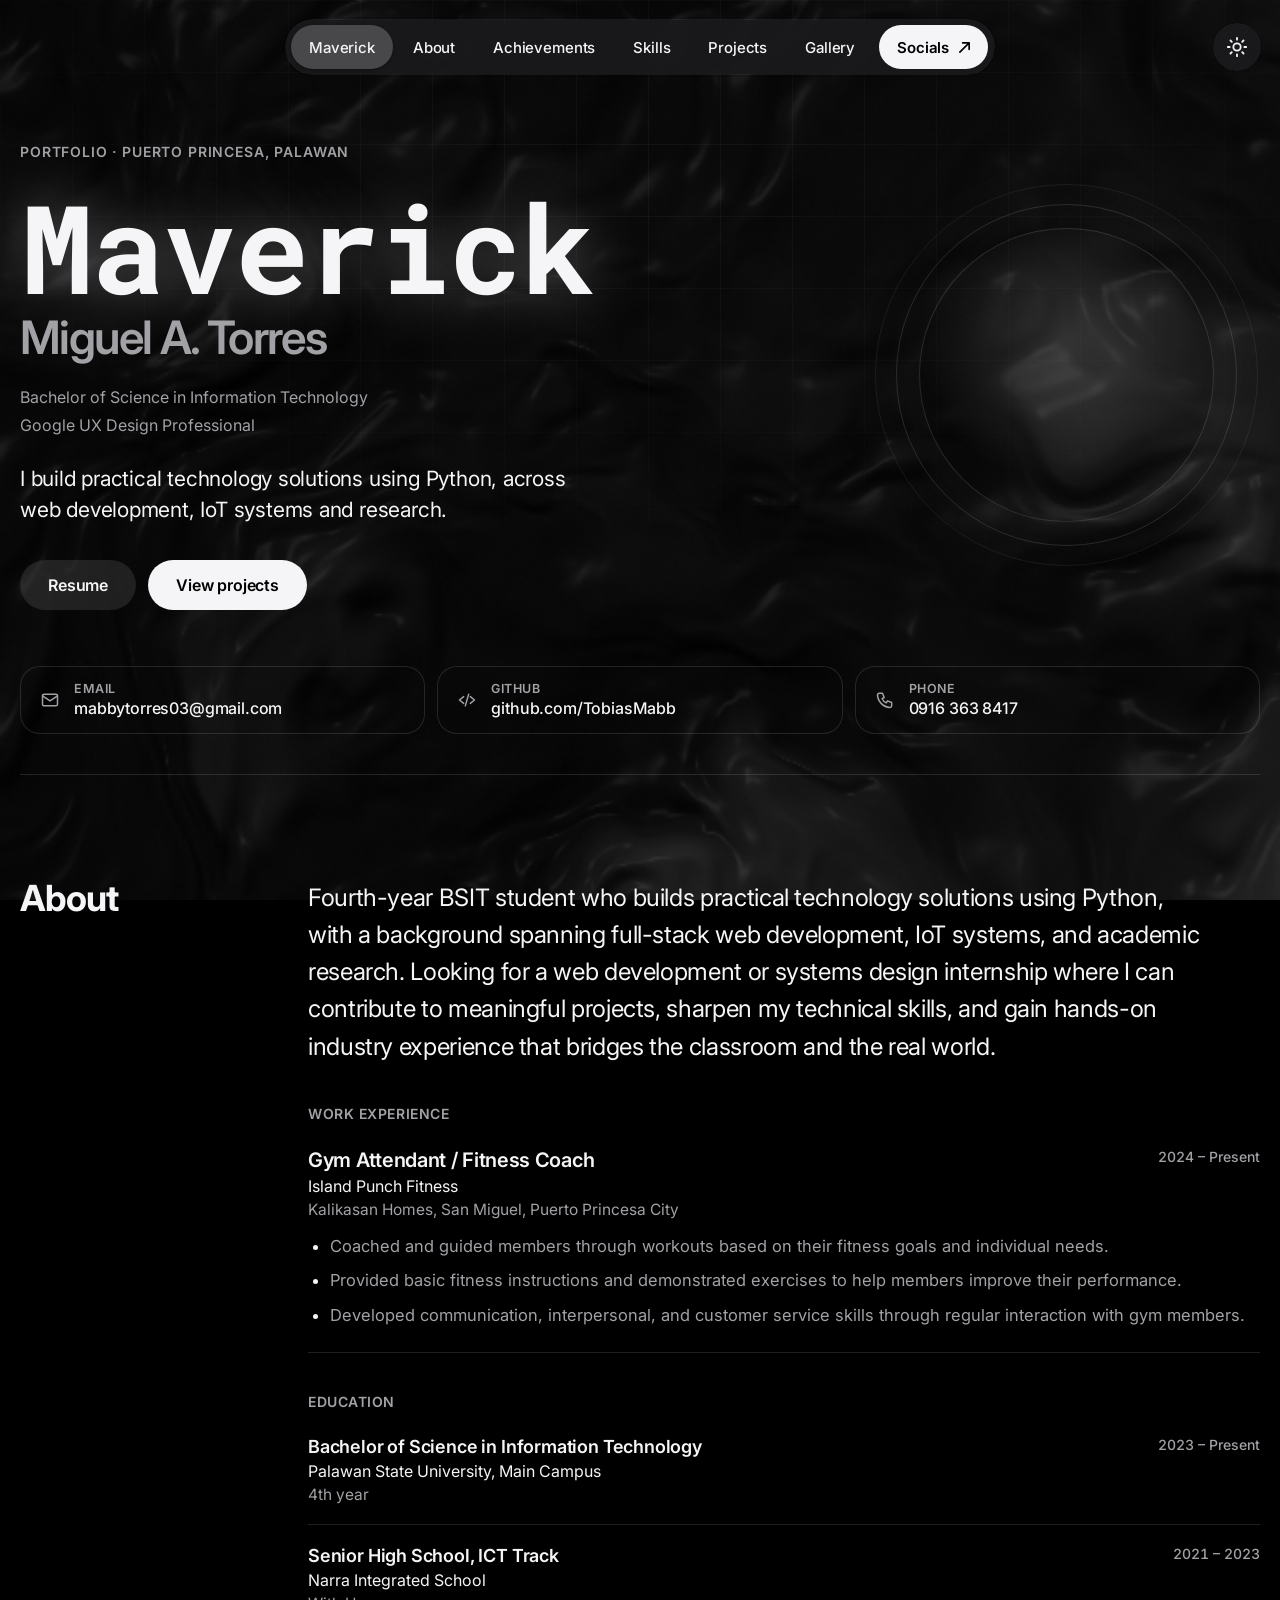
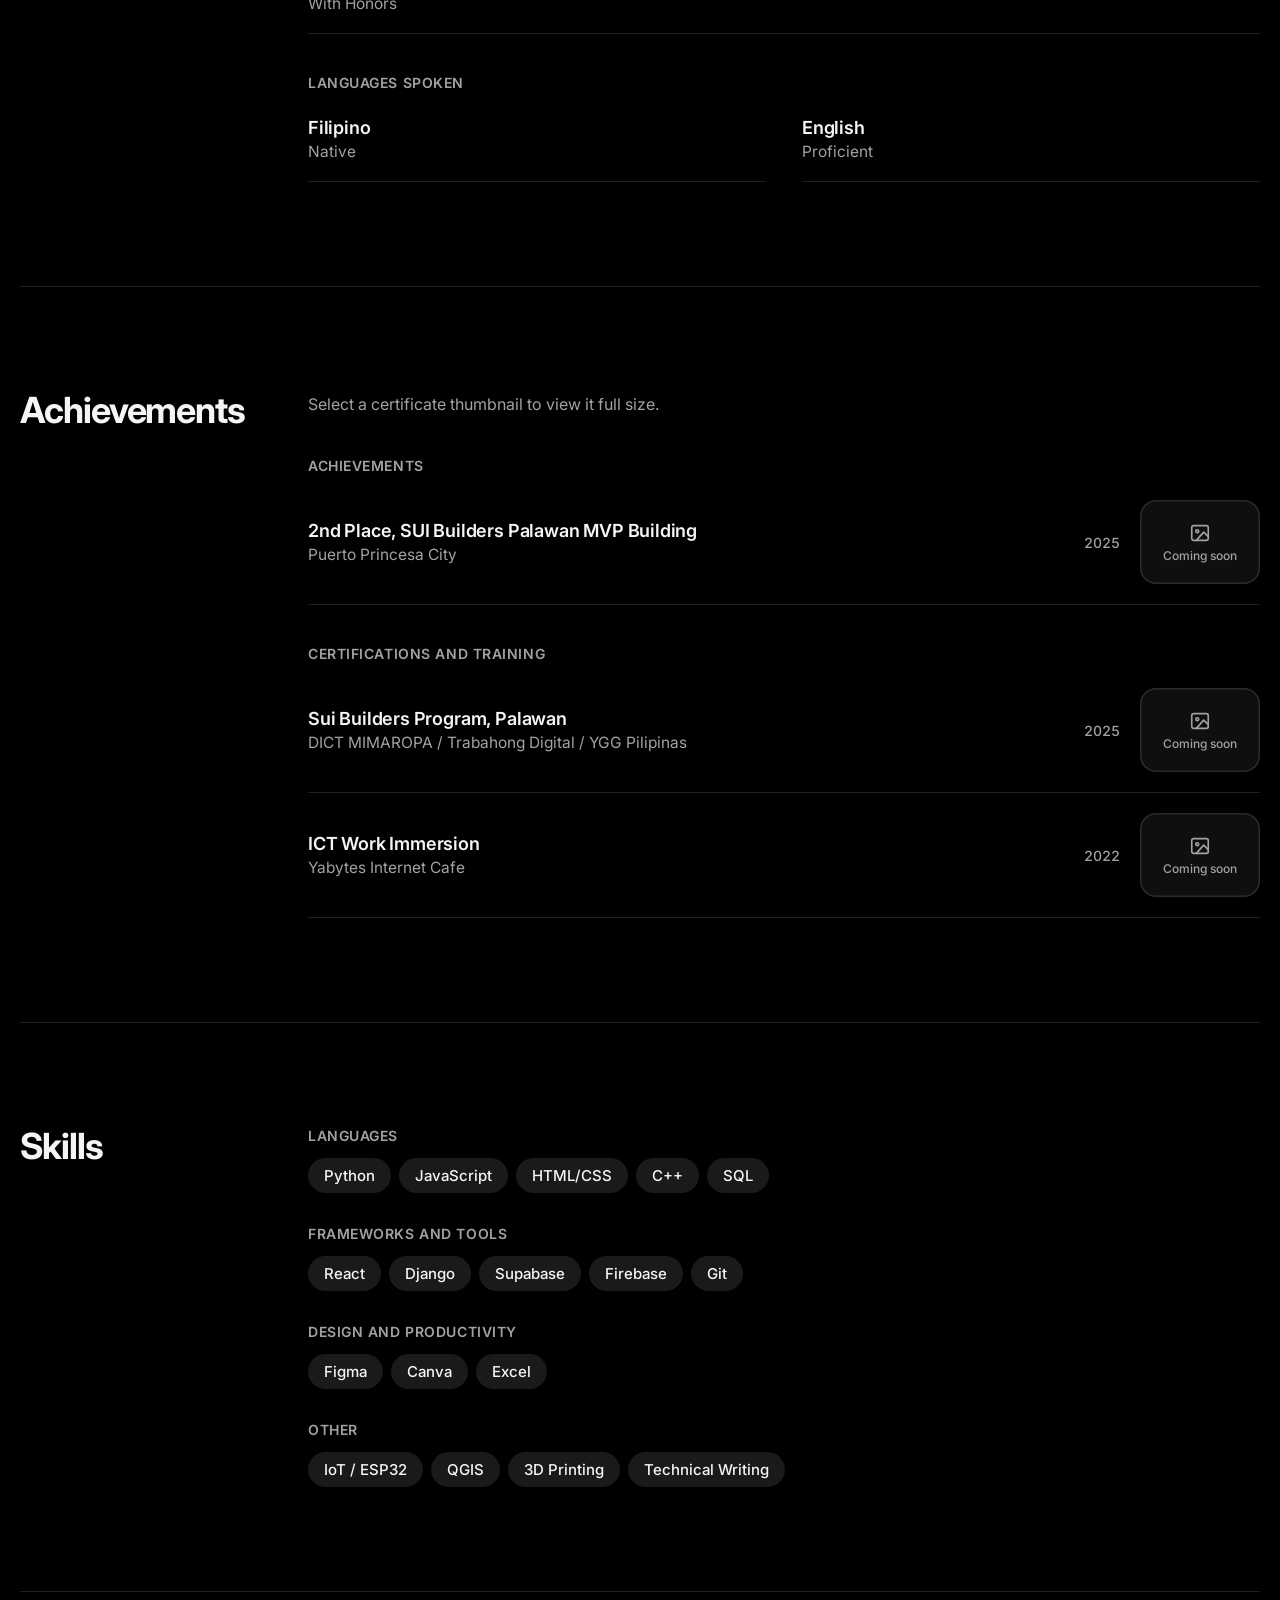
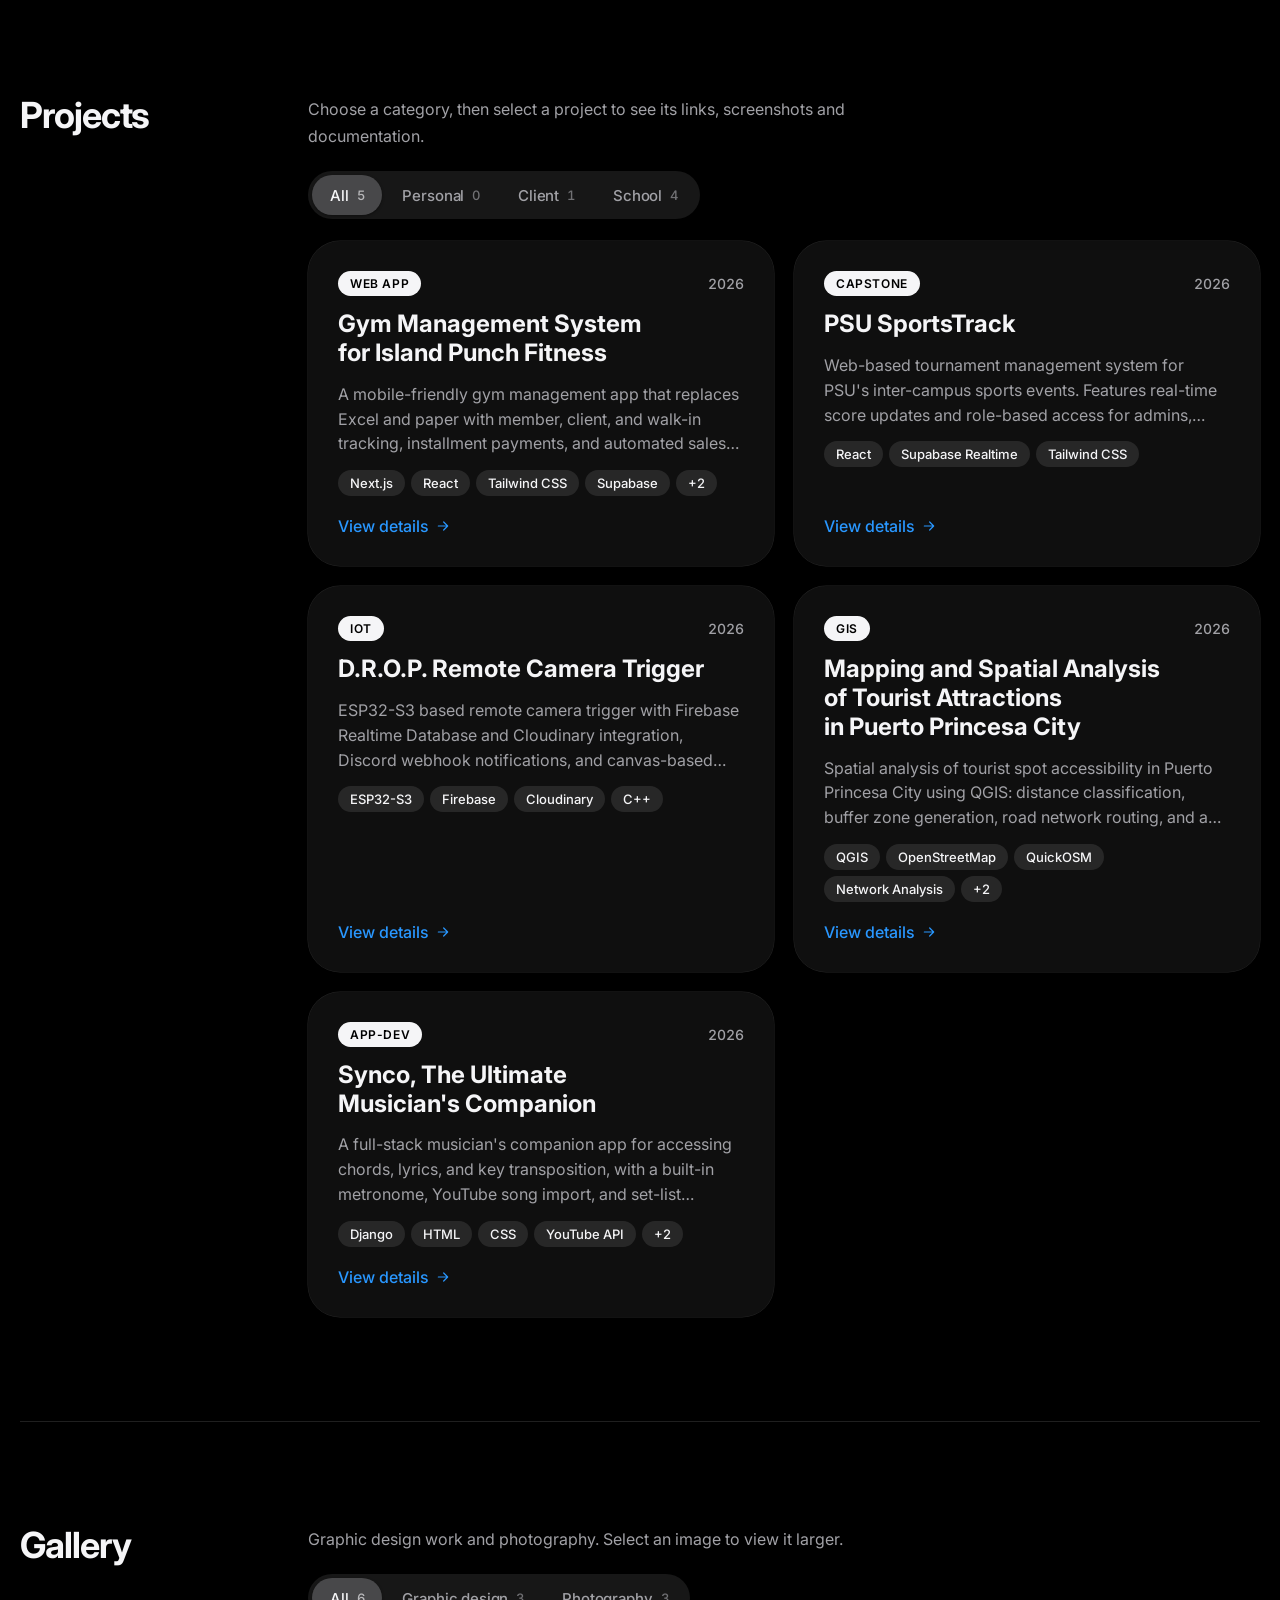
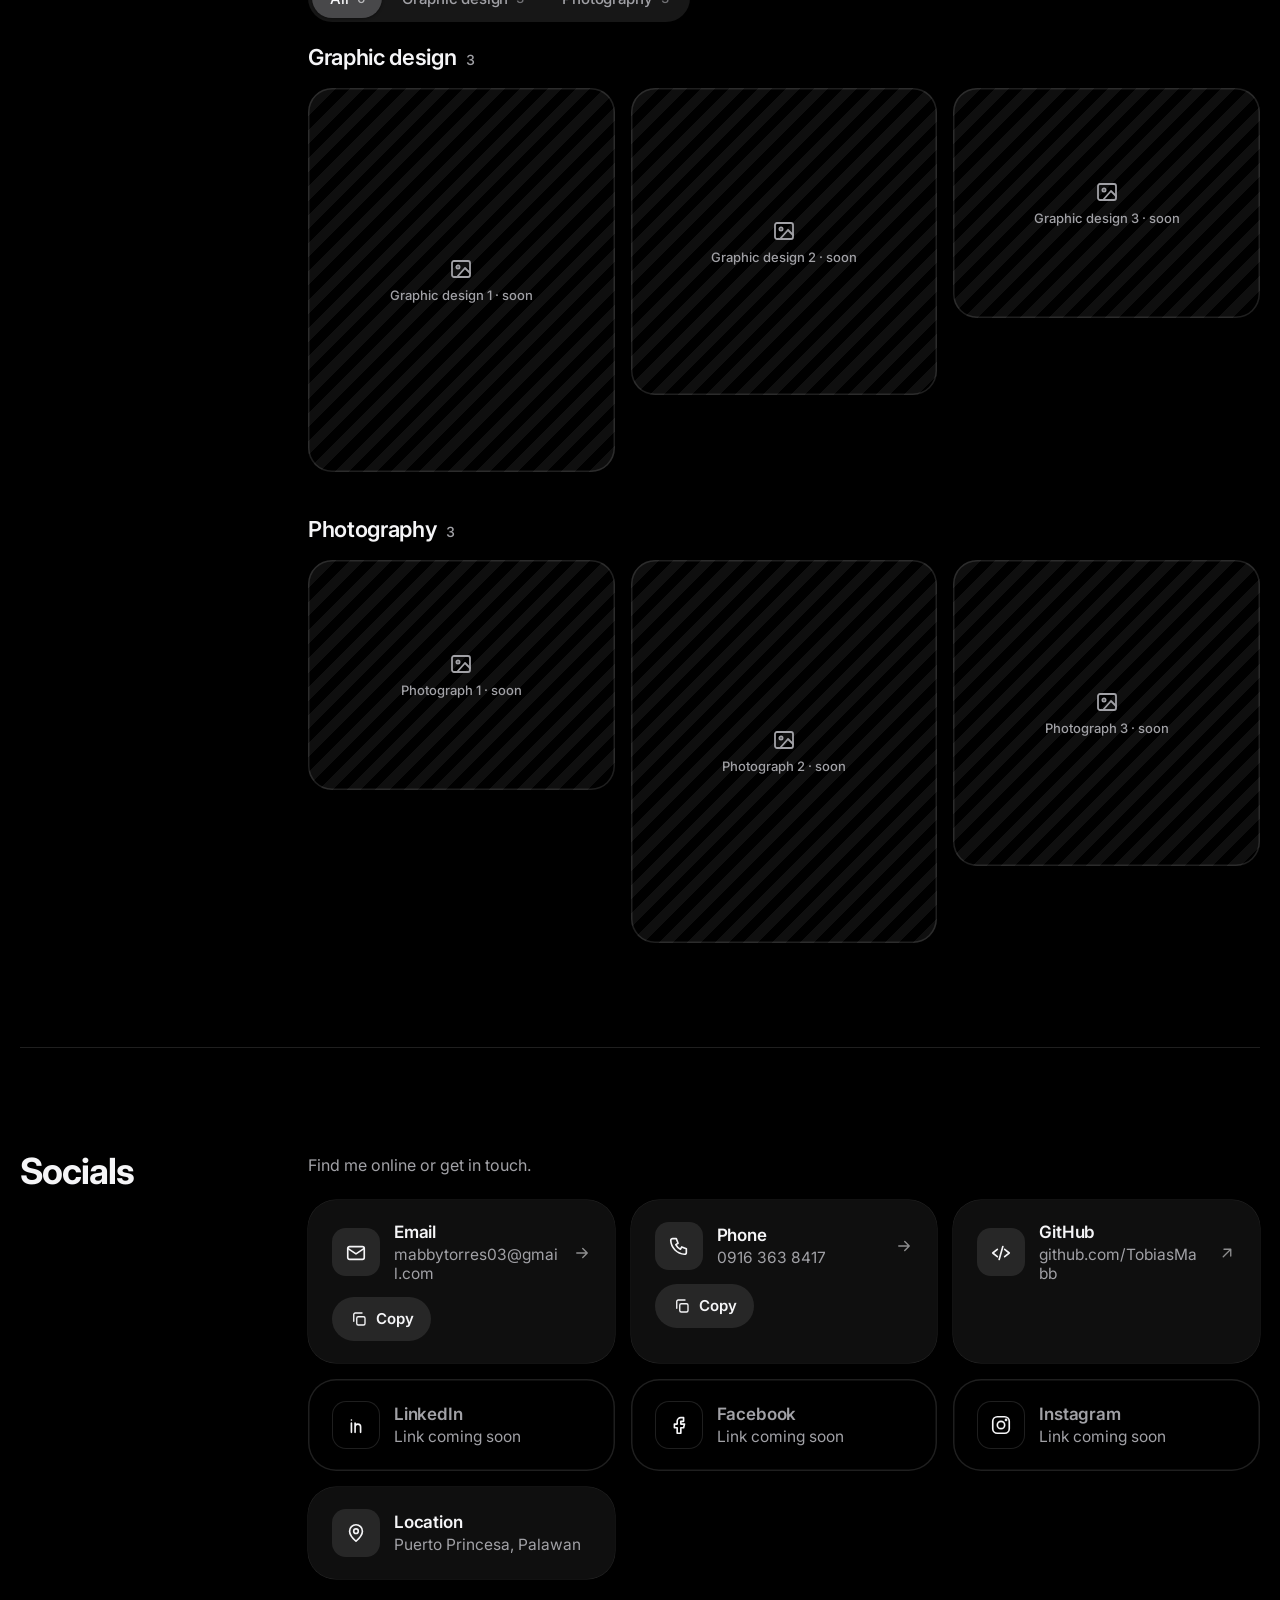
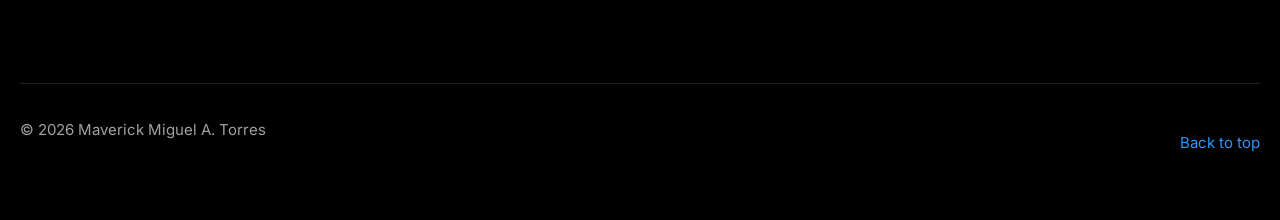
==== commit 6376b0c2: "gallery optimization" ====
--- a/index.html
+++ b/index.html
@@ -153,7 +153,18 @@
   </div>
   <div class="sheet-body" id="pd-body"></div>
 </dialog>
-
+<!-- Achievement and certificate details -->
+<dialog id="cert-dialog" class="sheet" aria-labelledby="cd-title">
+  <div class="sheet-bar">
+    <p class="sheet-kicker" id="cd-kicker"></p>
+    <div class="sheet-nav">
+      <button type="button" class="icon-btn" id="cd-prev" aria-label="Previous entry" data-icon="chev-left"></button>
+      <button type="button" class="icon-btn" id="cd-next" aria-label="Next entry" data-icon="chev-right"></button>
+      <button type="button" class="icon-btn" id="cd-close" aria-label="Close details" data-icon="close" autofocus></button>
+    </div>
+  </div>
+  <div class="sheet-body" id="cd-body"></div>
+</dialog>
 <!-- Image viewer for certificates and screenshots -->
 <dialog id="lightbox" class="lightbox" aria-label="Image viewer">
   <button type="button" class="icon-btn lb-close" id="lb-close" aria-label="Close image viewer" data-icon="close"></button>
--- a/css/styles.css
+++ b/css/styles.css
@@ -268,6 +268,27 @@
 .thumb.is-pending:hover, .thumb.is-broken:hover { transform: none; }
 .thumb .ico { width: 22px; height: 22px; }
 
+/* clickable achievements */
+.certs li.is-link { position: relative; border-radius: 18px; transition: background .25s; }
+.certs li.is-link:hover { background: var(--glass); }
+.row-open {
+  all: unset; box-sizing: border-box; display: flex; flex-direction: column; gap: 4px; min-width: 0; cursor: pointer; text-align: left;
+}
+.row-open::after { content: ""; position: absolute; inset: 0; border-radius: 18px; }
+.row-open:focus-visible { outline: none; }
+.row-open:focus-visible::after { outline: 2px solid var(--fg); outline-offset: 2px; }
+.row-open strong { font-weight: 600; font-size: 18px; letter-spacing: -.01em; }
+.row-cta { display: inline-flex; align-items: center; gap: 6px; margin-top: 6px; font-size: 14px; font-weight: 600; color: var(--fg); }
+.row-cta .ico { width: 16px; height: 16px; transition: transform .25s var(--ease); }
+.certs li.is-link:hover .row-cta .ico { transform: translateX(4px); }
+.certs li.is-link .thumb { position: relative; z-index: 1; cursor: pointer; }
+.certs li.is-link { padding-inline: 14px; margin-inline: -14px; }
+.moments { grid-template-columns: repeat(auto-fill, minmax(220px, 1fr)); gap: 18px 14px; }
+.moment { margin: 0; display: flex; flex-direction: column; gap: 8px; min-width: 0; }
+.moment .shot { width: 100%; }
+.moment figcaption { font-size: 14.5px; line-height: 1.5; color: var(--muted); overflow-wrap: anywhere; }
+.pd-sum.story { white-space: pre-line; }
+
 /* tags and chips */
 .tag { font-size: 12px; font-weight: 600; letter-spacing: .05em; text-transform: uppercase; padding: 5px 12px; border-radius: 999px; background: var(--solid-bg); color: var(--solid-fg); white-space: nowrap; }
 .tag.ghost { background: transparent; color: var(--muted); box-shadow: inset 0 0 0 1px var(--line); }
@@ -278,8 +299,6 @@
 .skills { gap: 32px; }
 .skills .group { display: flex; flex-direction: column; gap: 14px; }
 .skills .group h3 { margin: 0; }
-
-/* ===== END OF FIRST HALF. The second half starts with "category tabs". ===== */
 
 /* category tabs: a segmented control, like iOS */
 .tabs { display: flex; flex-wrap: nowrap; gap: 2px; align-self: flex-start; max-width: 100%; padding: 4px; border-radius: 999px; background: var(--seg-bg); overflow-x: auto; scrollbar-width: none; }
@@ -431,6 +450,67 @@
 .g-item.is-pending:hover { transform: none; box-shadow: inset 0 0 0 1.5px var(--line); }
 .g-item .ico { width: 24px; height: 24px; }
 
+/* "All" tab: a few featured pieces per category, with a button to see the rest */
+.g-groups { display: flex; flex-direction: column; gap: 44px; }
+.g-groups[hidden], .gallery-grid[hidden] { display: none; }
+/* the page-level "main section" layout must not apply to these inner groups */
+.g-groups .g-group { display: block; grid-template-columns: none; padding: 0; margin: 0; border: 0; min-height: 0; gap: 0; }
+.g-head { display: flex; align-items: center; justify-content: space-between; gap: 12px 20px; flex-wrap: wrap; margin-bottom: 18px; }
+.g-head h3 { margin: 0; display: flex; align-items: baseline; gap: 10px; font-size: 22px; font-weight: 600; letter-spacing: -.015em; text-transform: none; color: var(--fg); }
+.g-head .count { font-size: 14px; font-weight: 500; color: var(--muted); font-variant-numeric: tabular-nums; }
+.g-more {
+  display: inline-flex; align-items: center; gap: 8px; padding: 10px 18px; border: 0; border-radius: 999px; cursor: pointer;
+  background: var(--glass); color: var(--fg); font: inherit; font-size: 15px; font-weight: 600; box-shadow: var(--pill-shadow);
+  transition: transform .3s var(--ease), background .25s;
+}
+.g-more .ico { width: 16px; height: 16px; transition: transform .25s var(--ease); }
+.g-more:hover { background: var(--seg-on); }
+.g-more:hover .ico { transform: translateX(4px); }
+.g-more:active { transform: scale(.97); }
+.g-more:focus-visible { outline: 2px solid var(--fg); outline-offset: 3px; }
+.g-rail { position: relative; }
+.g-arrow, .g-dots, .g-end { display: none; }
+
+/* phones: each category is a box you swipe through, with arrows at both sides */
+@media (max-width: 640px) {
+  .g-groups { gap: 34px; }
+  .g-head h3 { font-size: 20px; }
+  .g-more { padding: 8px 14px; font-size: 14px; }
+  .g-rail .gallery-grid {
+    columns: auto; display: flex; align-items: center; gap: 12px; overflow-x: auto; overscroll-behavior-x: contain;
+    scroll-snap-type: x mandatory; scrollbar-width: none; padding: 4px 0 8px;
+  }
+  .g-rail .gallery-grid::-webkit-scrollbar { display: none; }
+  .g-rail .gallery-grid > li { flex: 0 0 100%; margin: 0; scroll-snap-align: center; scroll-snap-stop: always; min-width: 0; }
+  .g-rail .g-item { border-radius: 22px; }
+  .g-rail .g-item img { max-height: 70vh; object-fit: contain; background: var(--glass); }
+  .g-arrow {
+    display: grid; place-items: center; position: absolute; top: 50%; z-index: 2; width: 42px; height: 42px; margin-top: -21px; padding: 0;
+    border: 0; border-radius: 50%; cursor: pointer; background: var(--seg-on); color: var(--fg);
+    -webkit-backdrop-filter: blur(14px); backdrop-filter: blur(14px); box-shadow: var(--pill-shadow);
+    transition: opacity .25s, transform .25s var(--ease);
+  }
+  .g-arrow .ico { width: 20px; height: 20px; }
+  .g-arrow.prev { left: 8px; }
+  .g-arrow.next { right: 8px; }
+  .g-arrow:disabled { opacity: 0; pointer-events: none; }
+  .g-arrow:active { transform: scale(.92); }
+  .g-arrow:focus-visible { outline: 2px solid var(--fg); outline-offset: 2px; }
+  .g-dots { display: flex; justify-content: center; gap: 7px; margin-top: 4px; }
+  .g-dots .dot { width: 7px; height: 7px; border-radius: 50%; background: var(--line); transition: background .25s, width .25s var(--ease); }
+  .g-dots .dot.on { width: 20px; border-radius: 999px; background: var(--fg); }
+  .g-end { display: block; }
+  .g-endcard {
+    display: grid; place-content: center; justify-items: center; gap: 8px; width: 100%; min-height: 240px; padding: 24px; cursor: pointer;
+    border: 0; border-radius: 22px; color: var(--fg); font: inherit; text-align: center;
+    background: var(--glass); box-shadow: inset 0 0 0 1.5px var(--line);
+  }
+  .g-endcard .ico { width: 26px; height: 26px; }
+  .g-endcard strong { font-size: 18px; font-weight: 600; }
+  .g-endcard span { font-size: 14px; color: var(--muted); }
+  .g-endcard:focus-visible { outline: 2px solid var(--fg); outline-offset: 3px; }
+}
+
 /* socials */
 .socials { list-style: none; margin: 0; padding: 0; display: grid; grid-template-columns: repeat(auto-fill, minmax(270px, 1fr)); gap: 16px; }
 .social {
@@ -480,6 +560,7 @@
 /* Windows high-contrast mode: keep focus and buttons visible */
 @media (forced-colors: active) {
   :focus-visible { outline: 2px solid Highlight; }
+  .id h1 .first { background: none; -webkit-text-fill-color: CanvasText; filter: none; }
   .nav, .tab, .btn-solid, .resume, .copy, .btn { border: 1px solid ButtonText; }
 }
 
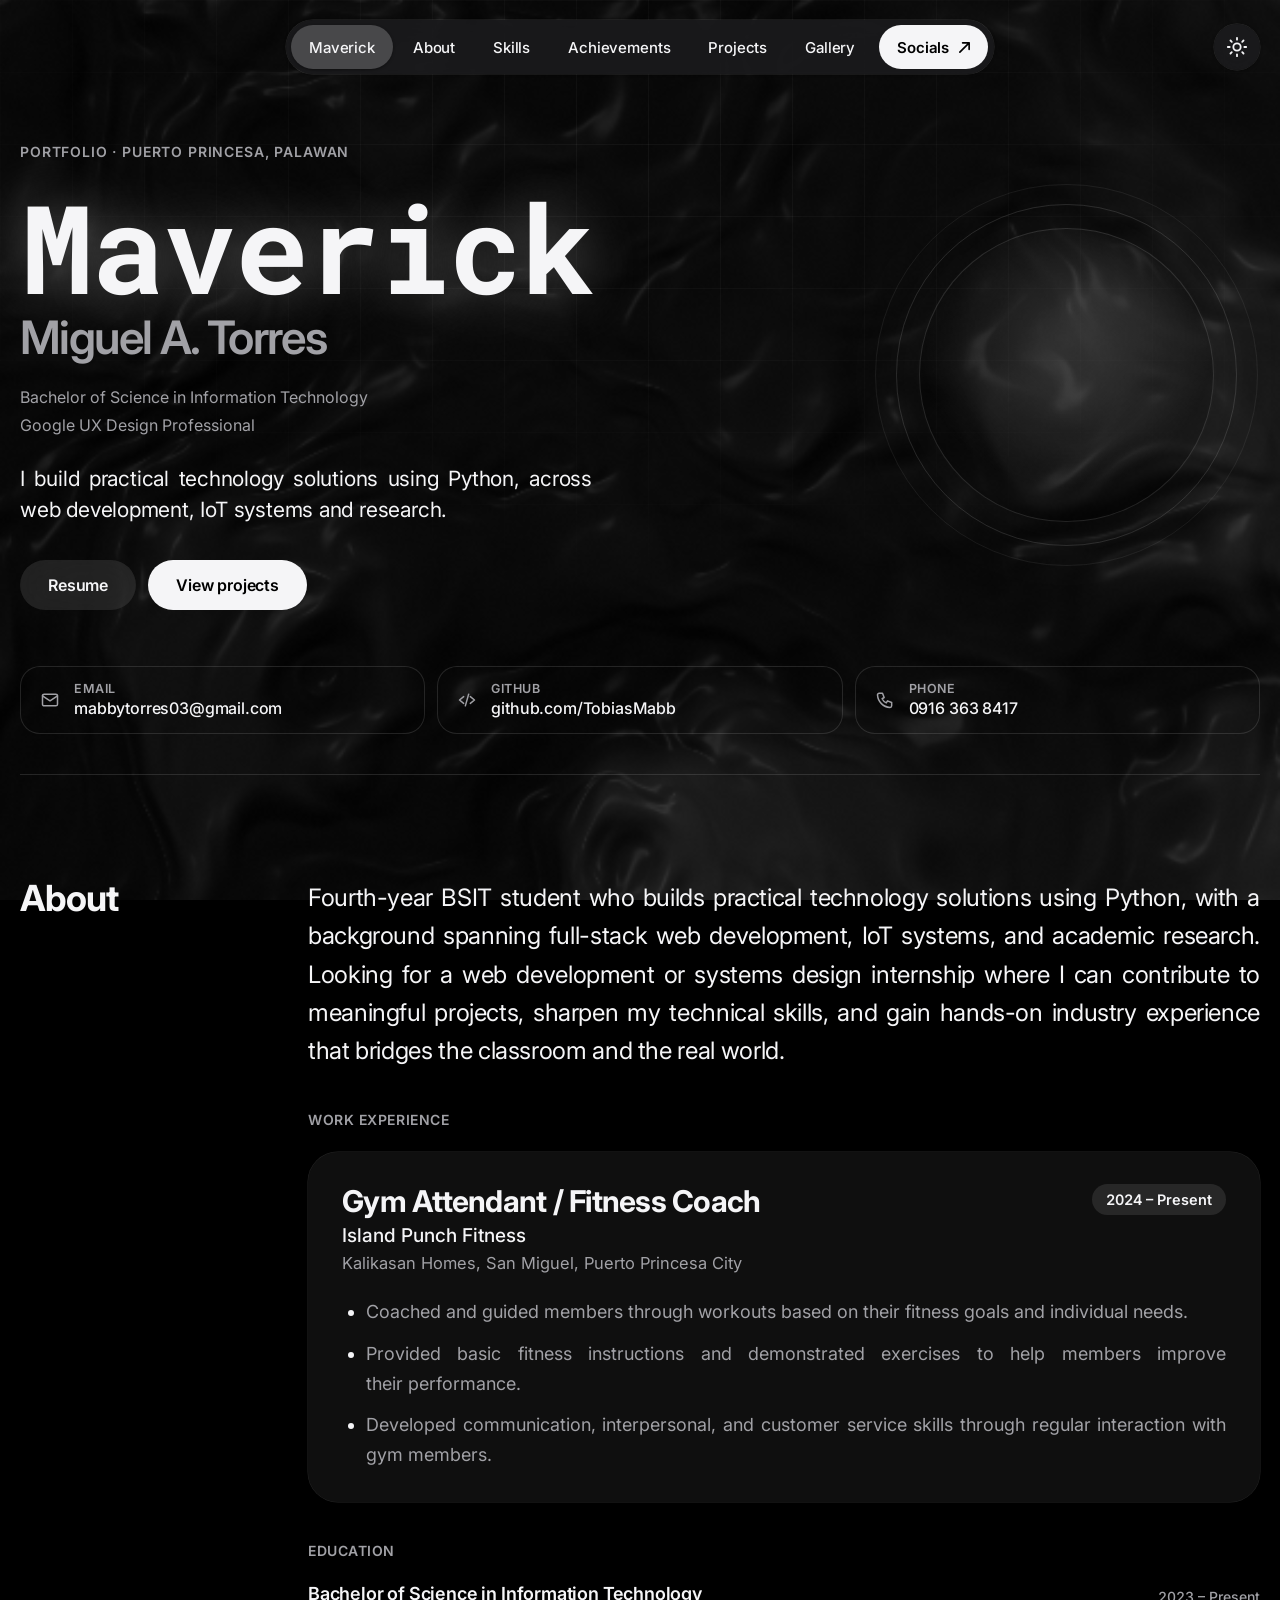
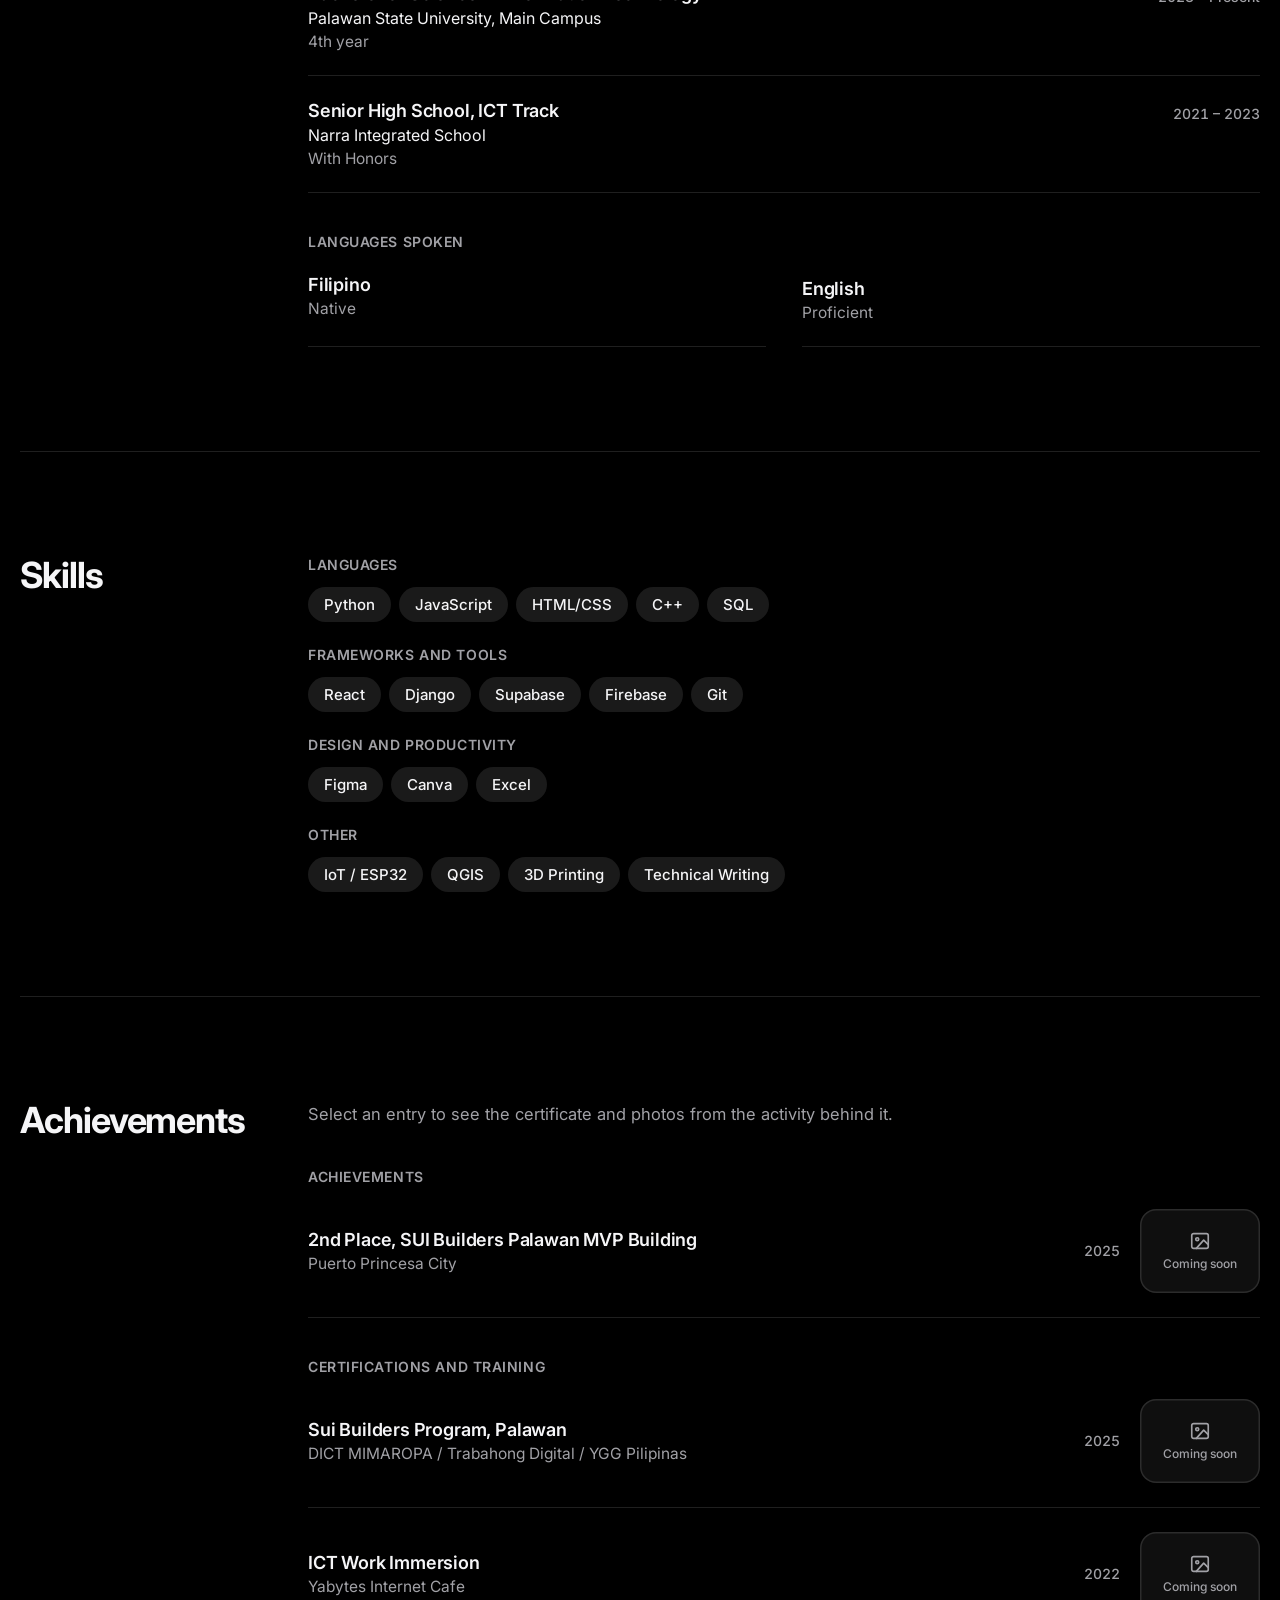
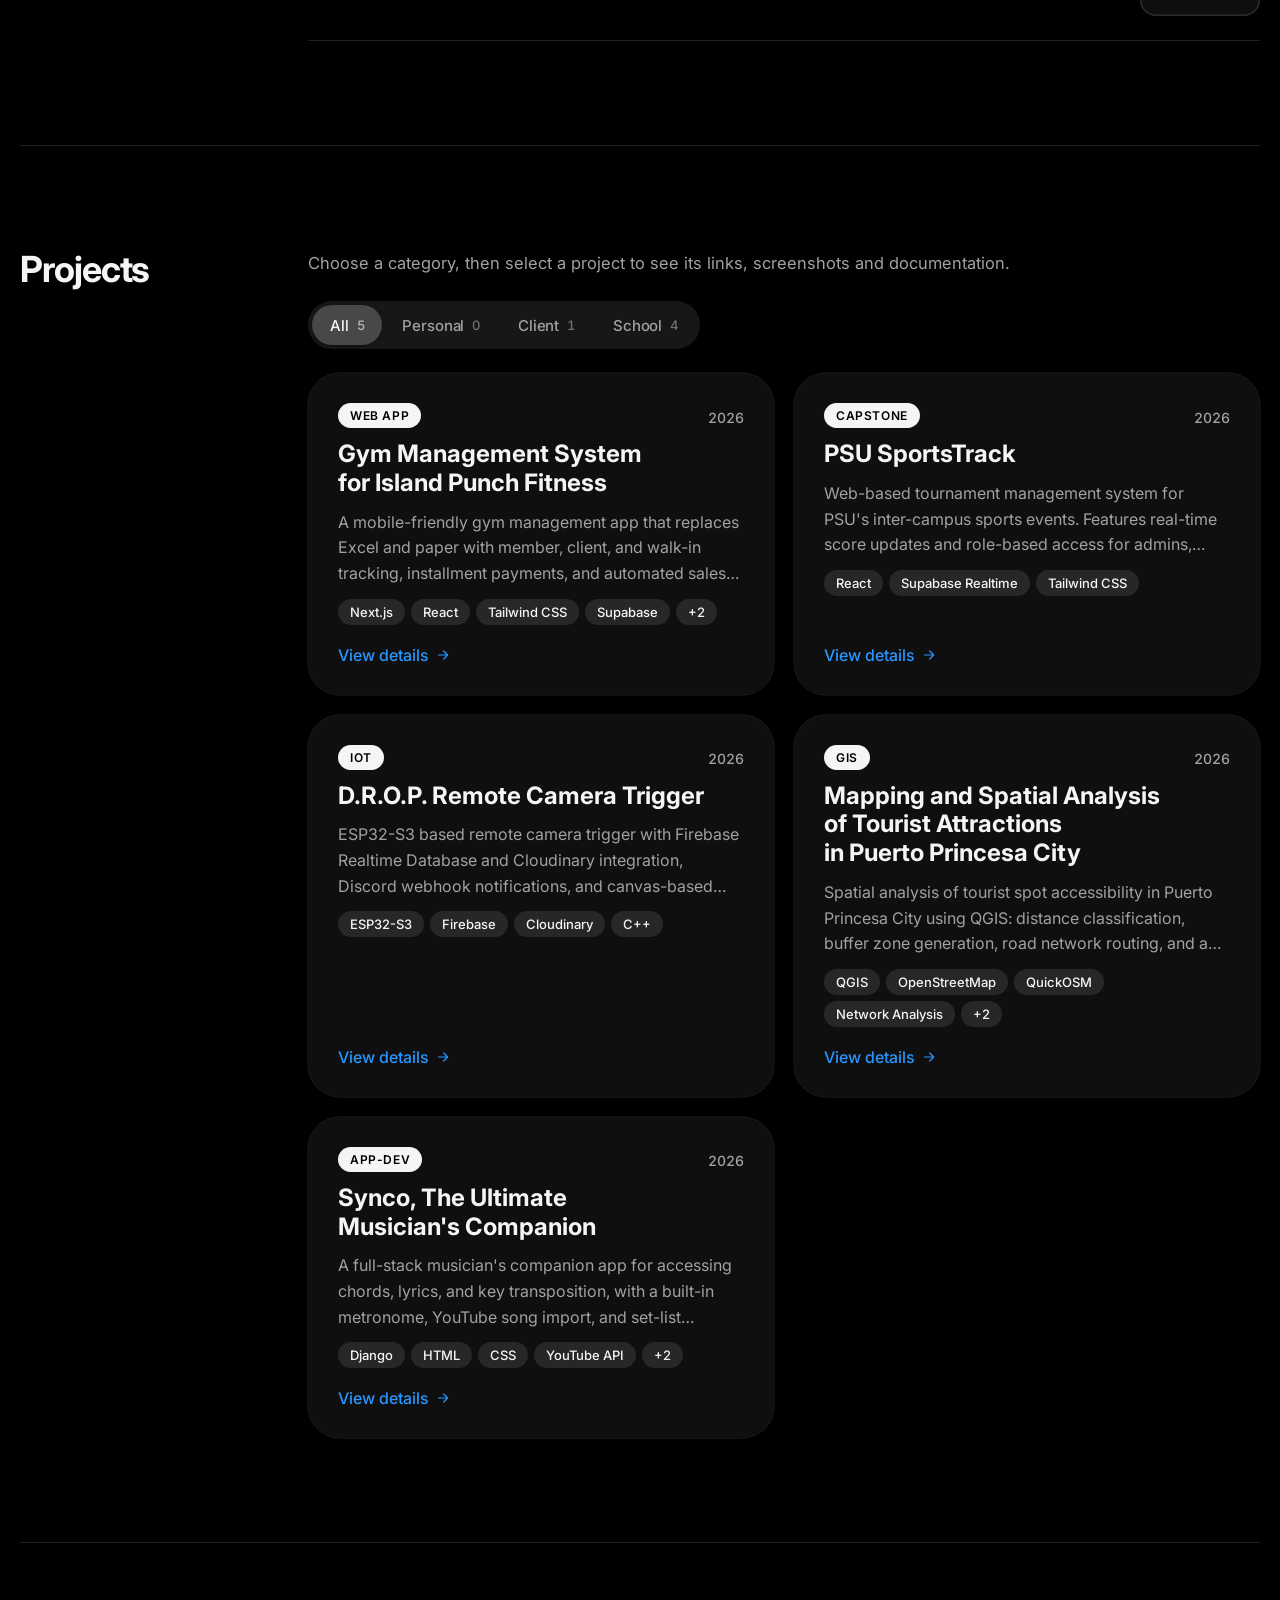
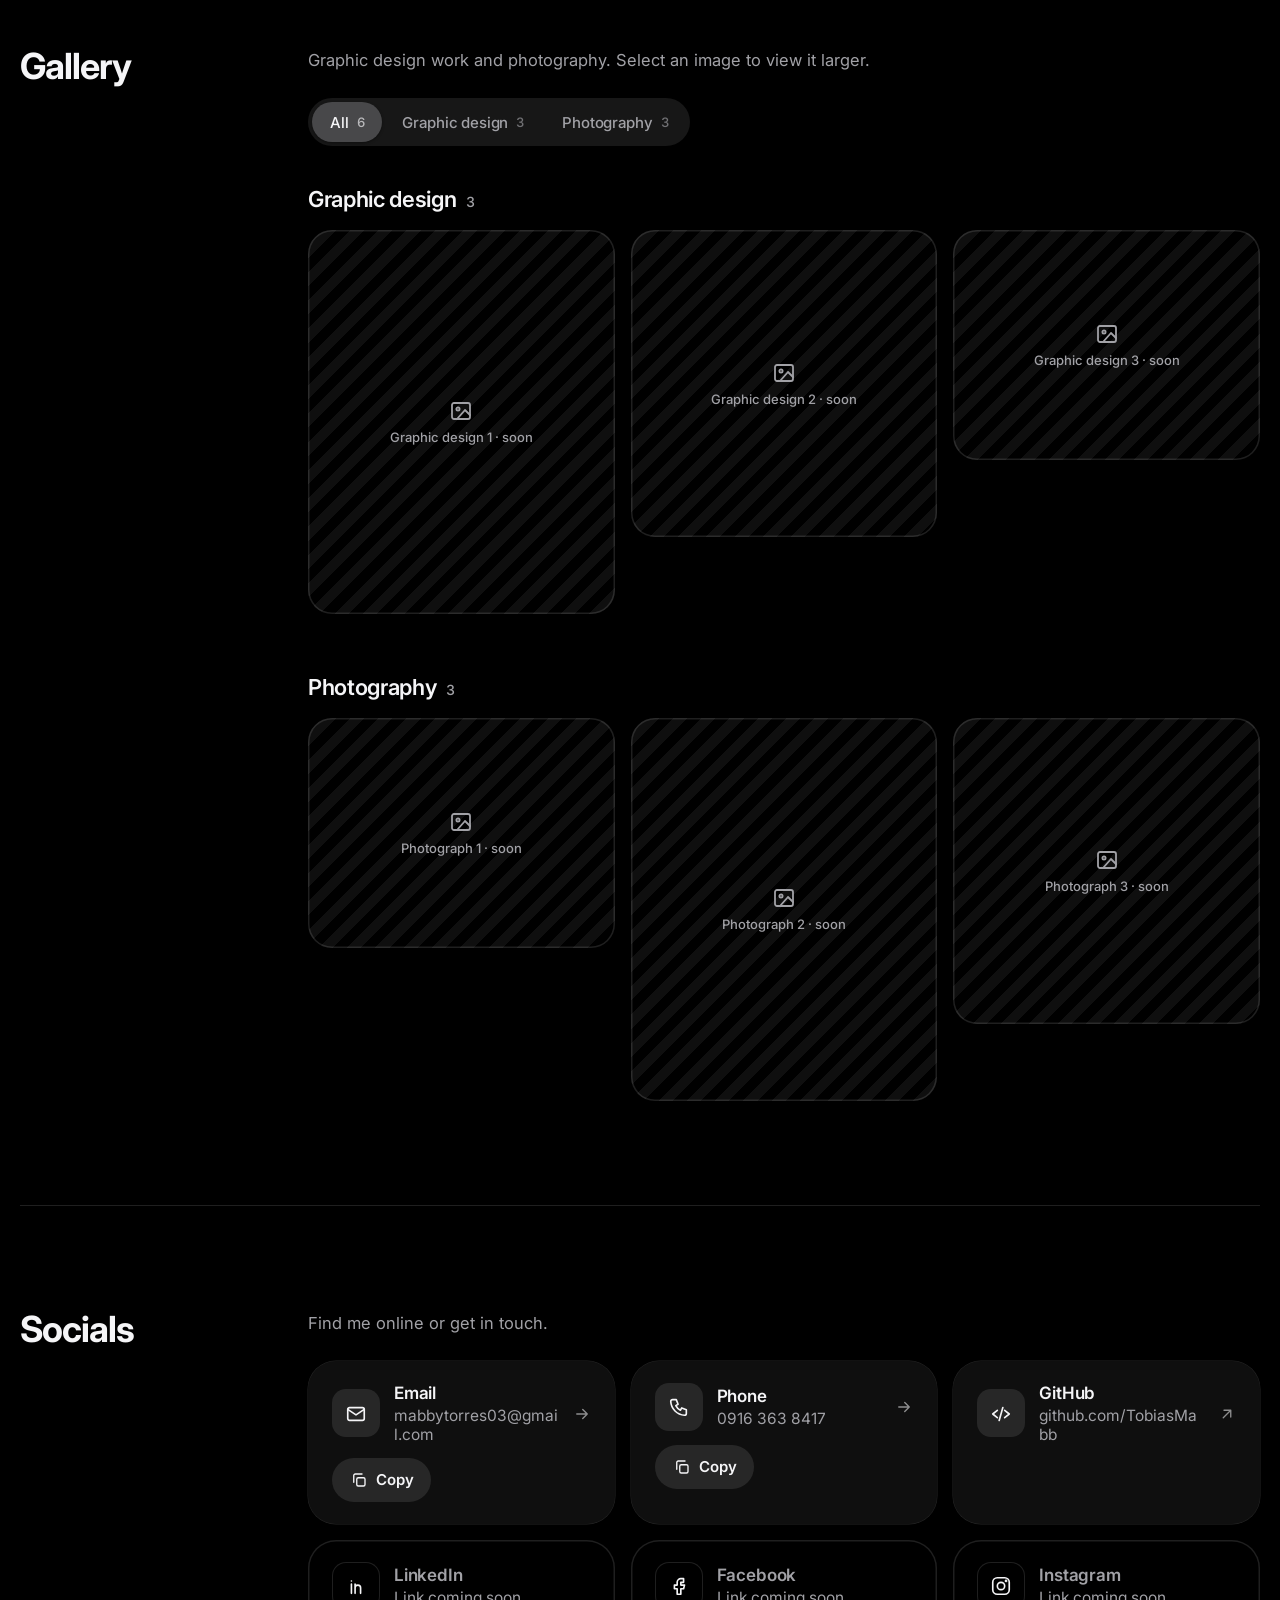
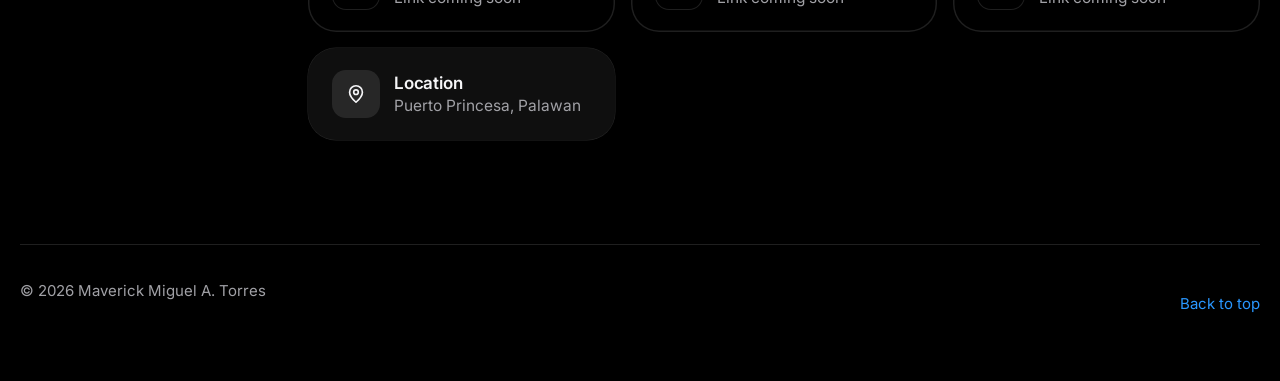
==== commit bb071eb0: "update" ====
--- a/index.html
+++ b/index.html
@@ -11,6 +11,7 @@
   <link rel="preconnect" href="https://fonts.gstatic.com" crossorigin>
   <link rel="stylesheet" href="https://fonts.googleapis.com/css2?family=Inter:wght@400;500;600&family=Roboto+Mono:wght@400;500;700&display=swap">
   <link rel="stylesheet" href="css/styles.css">
+  <link rel="stylesheet" href="css/motion.css">
 </head>
 <body>
 <a class="skip" href="#top">Skip to content</a>
@@ -19,8 +20,8 @@
   <nav class="nav" aria-label="Main">
     <a href="#top">Maverick</a>
     <a href="#about">About</a>
+    <a href="#skills">Skills</a>
     <a href="#achievements">Achievements</a>
-    <a href="#skills">Skills</a>
     <a href="#projects">Projects</a>
     <a href="#gallery">Gallery</a>
     <a class="chip" href="#socials">Socials
@@ -37,7 +38,7 @@
   <div class="hero" id="hero">
     <div class="id">
       <p class="eyebrow">Portfolio &middot; Puerto Princesa, Palawan</p>
-      <h1><span class="first">Maverick</span> <span class="rest">Miguel A. Torres</span></h1>
+      <h1><span class="first">Maverick</span><span class="rest">Miguel A. Torres</span></h1>
       <ul class="creds">
         <li>Bachelor of Science in Information Technology</li>
         <li>Google UX Design Professional</li>
@@ -53,7 +54,6 @@
          <img class="portrait" src="images/portrait.png" alt="Portrait of Maverick Miguel A. Torres"> -->
     <div class="orb" aria-hidden="true"></div>
 
-    <!-- filled by main.js from your Socials (email, GitHub, phone) -->
     <ul class="facts" id="contact-strip" aria-label="Contact"></ul>
   </div>
 
@@ -85,20 +85,20 @@
     </div>
   </section>
 
+  <section id="skills" aria-labelledby="h-skills">
+    <h2 id="h-skills">Skills</h2>
+    <div class="sec-body skills" id="skills-list"></div>
+  </section>
+
   <section id="achievements" aria-labelledby="h-achievements">
     <h2 id="h-achievements">Achievements</h2>
     <div class="sec-body">
-      <p class="hint">Select a certificate thumbnail to view it full size.</p>
+      <p class="hint">Select an entry to see the certificate and photos from the activity behind it.</p>
       <h3>Achievements</h3>
       <ul class="rows certs" id="achievement-list"></ul>
       <h3>Certifications and training</h3>
       <ul class="rows certs" id="training-list"></ul>
     </div>
-  </section>
-
-  <section id="skills" aria-labelledby="h-skills">
-    <h2 id="h-skills">Skills</h2>
-    <div class="sec-body skills" id="skills-list"></div>
   </section>
 
   <section id="projects" aria-labelledby="h-projects">
@@ -119,6 +119,7 @@
       <p class="hint">Graphic design work and photography. Select an image to view it larger.</p>
       <div class="tabs" role="tablist" aria-label="Gallery categories" id="gallery-tabs"></div>
       <div id="gallery-panel" role="tabpanel">
+        <div class="g-groups" id="gallery-groups" hidden></div>
         <ul class="gallery-grid" id="gallery-grid"></ul>
       </div>
       <p class="sr-only" id="gallery-status" role="status"></p>
@@ -153,6 +154,7 @@
   </div>
   <div class="sheet-body" id="pd-body"></div>
 </dialog>
+
 <!-- Achievement and certificate details -->
 <dialog id="cert-dialog" class="sheet" aria-labelledby="cd-title">
   <div class="sheet-bar">
@@ -165,6 +167,7 @@
   </div>
   <div class="sheet-body" id="cd-body"></div>
 </dialog>
+
 <!-- Image viewer for certificates and screenshots -->
 <dialog id="lightbox" class="lightbox" aria-label="Image viewer">
   <button type="button" class="icon-btn lb-close" id="lb-close" aria-label="Close image viewer" data-icon="close"></button>
@@ -185,5 +188,7 @@
 <script src="js/db.js"></script>
 <!-- flowing black-and-white liquid background; delete this line to turn it off -->
 <script src="js/liquid.js"></script>
+<!-- motion: hero intro, scroll reveals, pointer effects; delete this line and the motion.css link to turn it off -->
+<script src="js/motion.js"></script>
 </body>
 </html>
--- a/css/styles.css
+++ b/css/styles.css
@@ -469,9 +469,9 @@
 .g-more:active { transform: scale(.97); }
 .g-more:focus-visible { outline: 2px solid var(--fg); outline-offset: 3px; }
 .g-rail { position: relative; }
-.g-arrow, .g-dots, .g-end { display: none; }
-
-/* phones: each category is a box you swipe through, with arrows at both sides */
+.g-dots { display: none; }
+
+/* phones: each category is one row you swipe through, with dots underneath */
 @media (max-width: 640px) {
   .g-groups { gap: 34px; }
   .g-head h3 { font-size: 20px; }
@@ -484,31 +484,13 @@
   .g-rail .gallery-grid > li { flex: 0 0 100%; margin: 0; scroll-snap-align: center; scroll-snap-stop: always; min-width: 0; }
   .g-rail .g-item { border-radius: 22px; }
   .g-rail .g-item img { max-height: 70vh; object-fit: contain; background: var(--glass); }
-  .g-arrow {
-    display: grid; place-items: center; position: absolute; top: 50%; z-index: 2; width: 42px; height: 42px; margin-top: -21px; padding: 0;
-    border: 0; border-radius: 50%; cursor: pointer; background: var(--seg-on); color: var(--fg);
-    -webkit-backdrop-filter: blur(14px); backdrop-filter: blur(14px); box-shadow: var(--pill-shadow);
-    transition: opacity .25s, transform .25s var(--ease);
-  }
-  .g-arrow .ico { width: 20px; height: 20px; }
-  .g-arrow.prev { left: 8px; }
-  .g-arrow.next { right: 8px; }
-  .g-arrow:disabled { opacity: 0; pointer-events: none; }
-  .g-arrow:active { transform: scale(.92); }
-  .g-arrow:focus-visible { outline: 2px solid var(--fg); outline-offset: 2px; }
   .g-dots { display: flex; justify-content: center; gap: 7px; margin-top: 4px; }
   .g-dots .dot { width: 7px; height: 7px; border-radius: 50%; background: var(--line); transition: background .25s, width .25s var(--ease); }
   .g-dots .dot.on { width: 20px; border-radius: 999px; background: var(--fg); }
-  .g-end { display: block; }
-  .g-endcard {
-    display: grid; place-content: center; justify-items: center; gap: 8px; width: 100%; min-height: 240px; padding: 24px; cursor: pointer;
-    border: 0; border-radius: 22px; color: var(--fg); font: inherit; text-align: center;
-    background: var(--glass); box-shadow: inset 0 0 0 1.5px var(--line);
-  }
-  .g-endcard .ico { width: 26px; height: 26px; }
-  .g-endcard strong { font-size: 18px; font-weight: 600; }
-  .g-endcard span { font-size: 14px; color: var(--muted); }
-  .g-endcard:focus-visible { outline: 2px solid var(--fg); outline-offset: 3px; }
+}
+/* computers: only the first few pieces of each category on the All tab */
+@media (min-width: 641px) {
+  .g-groups .g-extra { display: none; }
 }
 
 /* socials */
@@ -594,4 +576,98 @@
 @media (prefers-reduced-motion: reduce) {
   html { scroll-behavior: auto; }
   * { transition: none !important; animation: none !important; }
+}
+
+/* =====================================================================
+   Text and spacing polish: justified paragraphs, one spacing scale,
+   and shared left and right edges for everything inside a section.
+   ===================================================================== */
+:root {
+  --sp-1: 4px; --sp-2: 8px; --sp-3: 12px; --sp-4: 16px; --sp-5: 24px; --sp-6: 32px; --sp-7: 48px; --sp-8: 72px;
+}
+
+/* Justified paragraphs. Hyphenation keeps the word gaps even, and the last line stays left aligned. */
+.lead, .hint, .id .intro, .bullets li, .pd-sum, .pd-empty, .moment figcaption {
+  text-align: justify; text-justify: inter-word;
+  -webkit-hyphens: auto; hyphens: auto;
+  overflow-wrap: break-word; text-wrap: pretty;
+}
+/* paragraphs in a section run the full width, so their right edge lines up with the cards and dividers */
+.sec-body > p, .lead, .pd-sum { max-width: none; }
+.lead { line-height: 1.6; -webkit-hyphens: manual; hyphens: manual; } /* large text: no word breaks on computers */
+.sec-body > .hint { font-size: 16.5px; line-height: 1.65; }
+.bullets { line-height: 1.65; }
+.card-sum { line-height: 1.6; text-align: left; } /* cut off after 3 lines, so a justified last visible line would be stretched */
+
+/* One vertical rhythm inside every section */
+.sec-body { gap: var(--sp-5); }
+.sec-body h3 { margin: var(--sp-4) 0 0; }
+.skills .group h3 { margin: 0; }
+.rows li, .job { padding-block: var(--sp-5); }
+.rows li:first-child, .job:first-child { padding-top: 0; }
+.rows li > div, .job-head > div { gap: var(--sp-1); }
+.job { gap: var(--sp-3); }
+.bullets { gap: var(--sp-2); }
+.chips { gap: var(--sp-2); }
+.card { gap: var(--sp-3); }
+.card-cta { padding-top: var(--sp-2); }
+.sheet-body { gap: var(--sp-5); }
+.pd-sec { gap: var(--sp-3); padding-top: var(--sp-5); }
+
+/* Dates line up with the first line of their title */
+.when { padding-top: 3px; line-height: 1.5; }
+.certs .when { padding-top: 0; }
+
+@media (max-width: 900px) {
+  main section { row-gap: var(--sp-5); padding-block: var(--sp-8); }
+}
+@media (max-width: 640px) {
+  /* education rows: the date sits under the details, like the work experience rows */
+  .rows:not(.certs) li { flex-direction: column; gap: var(--sp-2); }
+  .rows:not(.certs) .when { padding-top: 0; }
+  .lead { font-size: 19px; line-height: 1.58; -webkit-hyphens: auto; hyphens: auto; }
+  .bullets { padding-left: 20px; }
+  .g-head { margin-bottom: var(--sp-3); }
+}
+
+/* =====================================================================
+   Navigation bubble: one pill that slides behind the section you are in
+   ===================================================================== */
+.nav { position: relative; }
+.nav a { position: relative; z-index: 1; }
+.nav-bubble {
+  position: absolute; left: 0; top: 0; z-index: 0; width: 0; height: 0; border-radius: 999px; pointer-events: none;
+  background: var(--seg-on); box-shadow: var(--shadow-sm);
+  transition: transform .42s var(--ease), width .42s var(--ease), height .42s var(--ease), opacity .25s;
+}
+.nav a[aria-current="true"]:not(.chip) { background: transparent; box-shadow: none; }
+.nav a[aria-current="true"] { color: var(--fg); }
+@media (prefers-reduced-motion: reduce) { .nav-bubble { transition: none; } }
+
+/* =====================================================================
+   Work experience: larger, and set on its own cards so it stands out
+   ===================================================================== */
+.jobs { gap: var(--sp-4); }
+.jobs .job {
+  gap: var(--sp-5); padding: var(--sp-6) 34px; border: 0; border-radius: 30px;
+  background: var(--glass); box-shadow: var(--pill-shadow);
+  -webkit-backdrop-filter: saturate(180%) blur(24px); backdrop-filter: saturate(180%) blur(24px);
+}
+.jobs .job:first-child { padding-top: var(--sp-6); }
+.job-head { align-items: flex-start; }
+.job-head > div { gap: 6px; }
+.job .role { font-size: clamp(24px, 2.6vw, 30px); font-weight: 700; letter-spacing: -.025em; line-height: 1.15; text-wrap: balance; }
+.job .org { font-size: 19px; font-weight: 500; }
+.job .meta { font-size: 16.5px; }
+.job .when {
+  padding: 7px 14px; border-radius: 999px; background: var(--pill-bg); color: var(--fg);
+  font-size: 14.5px; font-weight: 600; line-height: 1.2;
+}
+.job .bullets { font-size: 18px; line-height: 1.65; gap: var(--sp-3); padding-left: 24px; }
+@media (max-width: 640px) {
+  .jobs .job { padding: var(--sp-5) 22px; border-radius: 26px; }
+  .job .role { font-size: 24px; }
+  .job .org { font-size: 18px; }
+  .job .when { align-self: flex-start; }
+  .job .bullets { font-size: 17px; padding-left: 20px; }
 }
--- a/css/motion.css
+++ b/css/motion.css
@@ -0,0 +1,103 @@
+/* =====================================================================
+   Motion layer. Loaded after styles.css, driven by js/motion.js.
+   Nothing here hides content unless motion.js adds the "mo" class to <html>,
+   and motion.js does not do that for visitors who prefer reduced motion.
+   To turn all of it off: delete the two lines that load motion.css and motion.js in index.html.
+   ===================================================================== */
+:root {
+  --mo-ease: cubic-bezier(.23, 1, .32, 1);
+  --spot: rgba(255, 255, 255, .08);
+}
+:root[data-theme="light"] { --spot: rgba(0, 0, 0, .05); }
+
+/* ---------- reading progress: a hairline across the top of the screen ---------- */
+.mo-progress {
+  position: fixed; top: 0; left: 0; right: 0; height: 2px; z-index: 6;
+  background: var(--fg); opacity: .55; pointer-events: none;
+  transform: scaleX(0); transform-origin: 0 50%;
+}
+
+/* ---------- hero: one staged entrance ---------- */
+.id h1 .first .ch { display: inline-block; }
+.id h1 .first .caret {
+  display: inline-block; width: .08em; height: .72em; margin-left: .06em; vertical-align: -.01em;
+  background: currentColor; opacity: 0;
+}
+html.mo .id h1 .first .ch { animation: mo-letter .85s var(--mo-ease) backwards; animation-delay: calc(var(--i, 0) * 55ms + 150ms); }
+html.mo .id h1 .first .caret { animation: mo-caret .8s steps(1, end) 4; animation-delay: calc(var(--n, 8) * 55ms + 700ms); }
+html.mo .id h1 .first.mo-skip .ch { animation: none; }
+html.mo .id h1 .first.mo-skip .caret { display: none; }
+html.mo .id .eyebrow { animation: mo-rise .8s var(--mo-ease) 50ms backwards; }
+html.mo .id h1 .rest { animation: mo-rise .9s var(--mo-ease) 750ms backwards; }
+html.mo .id .creds { animation: mo-rise .9s var(--mo-ease) 900ms backwards; }
+html.mo .id .intro { animation: mo-rise .9s var(--mo-ease) 1000ms backwards; }
+html.mo .id .actions { animation: mo-rise .9s var(--mo-ease) 1100ms backwards; }
+@keyframes mo-letter { from { opacity: 0; transform: translateY(.42em); filter: blur(8px); } }
+@keyframes mo-rise { from { opacity: 0; transform: translateY(14px); filter: blur(6px); } }
+@keyframes mo-caret { 0%, 49% { opacity: 1; } 50%, 100% { opacity: 0; } }
+
+/* the photo circle arrives, then its two rings open out; later the pointer moves them a little */
+.orb { translate: var(--ox, 0px) var(--oy, 0px); }
+.orb::before { translate: var(--rx, 0px) var(--ry, 0px); }
+.orb::after { translate: calc(var(--rx, 0px) * 1.8) calc(var(--ry, 0px) * 1.8); }
+html.mo .orb { animation: mo-orb 1.4s var(--mo-ease) 250ms backwards; }
+html.mo .orb::before { animation: mo-ring 1.4s var(--mo-ease) 700ms backwards; }
+html.mo .orb::after { animation: mo-ring 1.6s var(--mo-ease) 850ms backwards; }
+@keyframes mo-orb { from { opacity: 0; transform: scale(.9); } }
+@keyframes mo-ring { from { opacity: 0; scale: .78; } }
+
+html.mo .facts.mo-s:not(.mo-in) > * { opacity: 0; }
+
+/* ---------- sections: the top line draws itself, the heading wipes in, content follows ---------- */
+html.mo main section.mo-sec { position: relative; border-top-color: transparent; }
+html.mo main section.mo-sec::before {
+  content: ""; position: absolute; left: 0; right: 0; top: -1px; height: 1px; background: var(--line);
+  transform: scaleX(0); transform-origin: 0 50%; transition: transform 1.1s var(--mo-ease);
+}
+html.mo main section.mo-sec.mo-in::before { transform: none; }
+html.mo .mo-sec h2 {
+  clip-path: inset(-8px 100% -8px 0); opacity: 0;
+  transition: clip-path .85s var(--mo-ease) .1s, opacity .4s ease .1s;
+}
+html.mo .mo-sec.mo-in h2 { clip-path: inset(-8px -8px -8px 0); opacity: 1; }
+
+html.mo .mo-r { opacity: 0; transform: translateY(14px); transition: opacity .6s var(--mo-ease), transform .7s var(--mo-ease); }
+html.mo .mo-r.mo-in { opacity: 1; transform: none; }
+
+/* lists and grids: children come in one after another (also again when a tab swaps the cards) */
+html.mo .mo-s:not(.mo-in) > * { opacity: 0; }
+html.mo .mo-s.mo-in > * { animation: mo-up .55s var(--mo-ease) backwards; }
+html.mo .mo-s.mo-in > :nth-child(2) { animation-delay: 55ms; }
+html.mo .mo-s.mo-in > :nth-child(3) { animation-delay: 110ms; }
+html.mo .mo-s.mo-in > :nth-child(4) { animation-delay: 165ms; }
+html.mo .mo-s.mo-in > :nth-child(5) { animation-delay: 220ms; }
+html.mo .mo-s.mo-in > :nth-child(6) { animation-delay: 275ms; }
+html.mo .mo-s.mo-in > :nth-child(7) { animation-delay: 330ms; }
+html.mo .mo-s.mo-in > :nth-child(8) { animation-delay: 385ms; }
+html.mo .mo-s.mo-in > :nth-child(n+9) { animation-delay: 440ms; }
+@keyframes mo-up { from { opacity: 0; transform: translateY(12px); } }
+
+/* ---------- dialogs: the dim backdrop fades in with the sheet ---------- */
+dialog[open]::backdrop { animation: mo-fade .3s ease-out; }
+@keyframes mo-fade { from { opacity: 0; } }
+
+/* ---------- light and dark switch: the new theme spreads out from the toggle ---------- */
+html.mo-vt, html.mo-vt * { transition: none !important; }
+::view-transition-old(root), ::view-transition-new(root) { animation: none; mix-blend-mode: normal; }
+::view-transition-old(root) { z-index: 1; }
+::view-transition-new(root) { z-index: 2; }
+
+/* ---------- pointer effects (mouse and trackpad only) ---------- */
+.resume, .btn-solid {
+  transition: transform .25s var(--ease), translate .35s var(--mo-ease), background .25s, box-shadow .25s, opacity .2s;
+}
+@media (hover: hover) and (pointer: fine) {
+  .card:hover, .social:not(.is-pending-card):hover, .contact:hover {
+    background-image: radial-gradient(360px circle at var(--mx, 50%) var(--my, 50%), var(--spot), transparent 70%);
+  }
+}
+
+@media (prefers-reduced-motion: reduce) {
+  .mo-progress { transition: none; }
+  dialog[open]::backdrop { animation: none; }
+}
